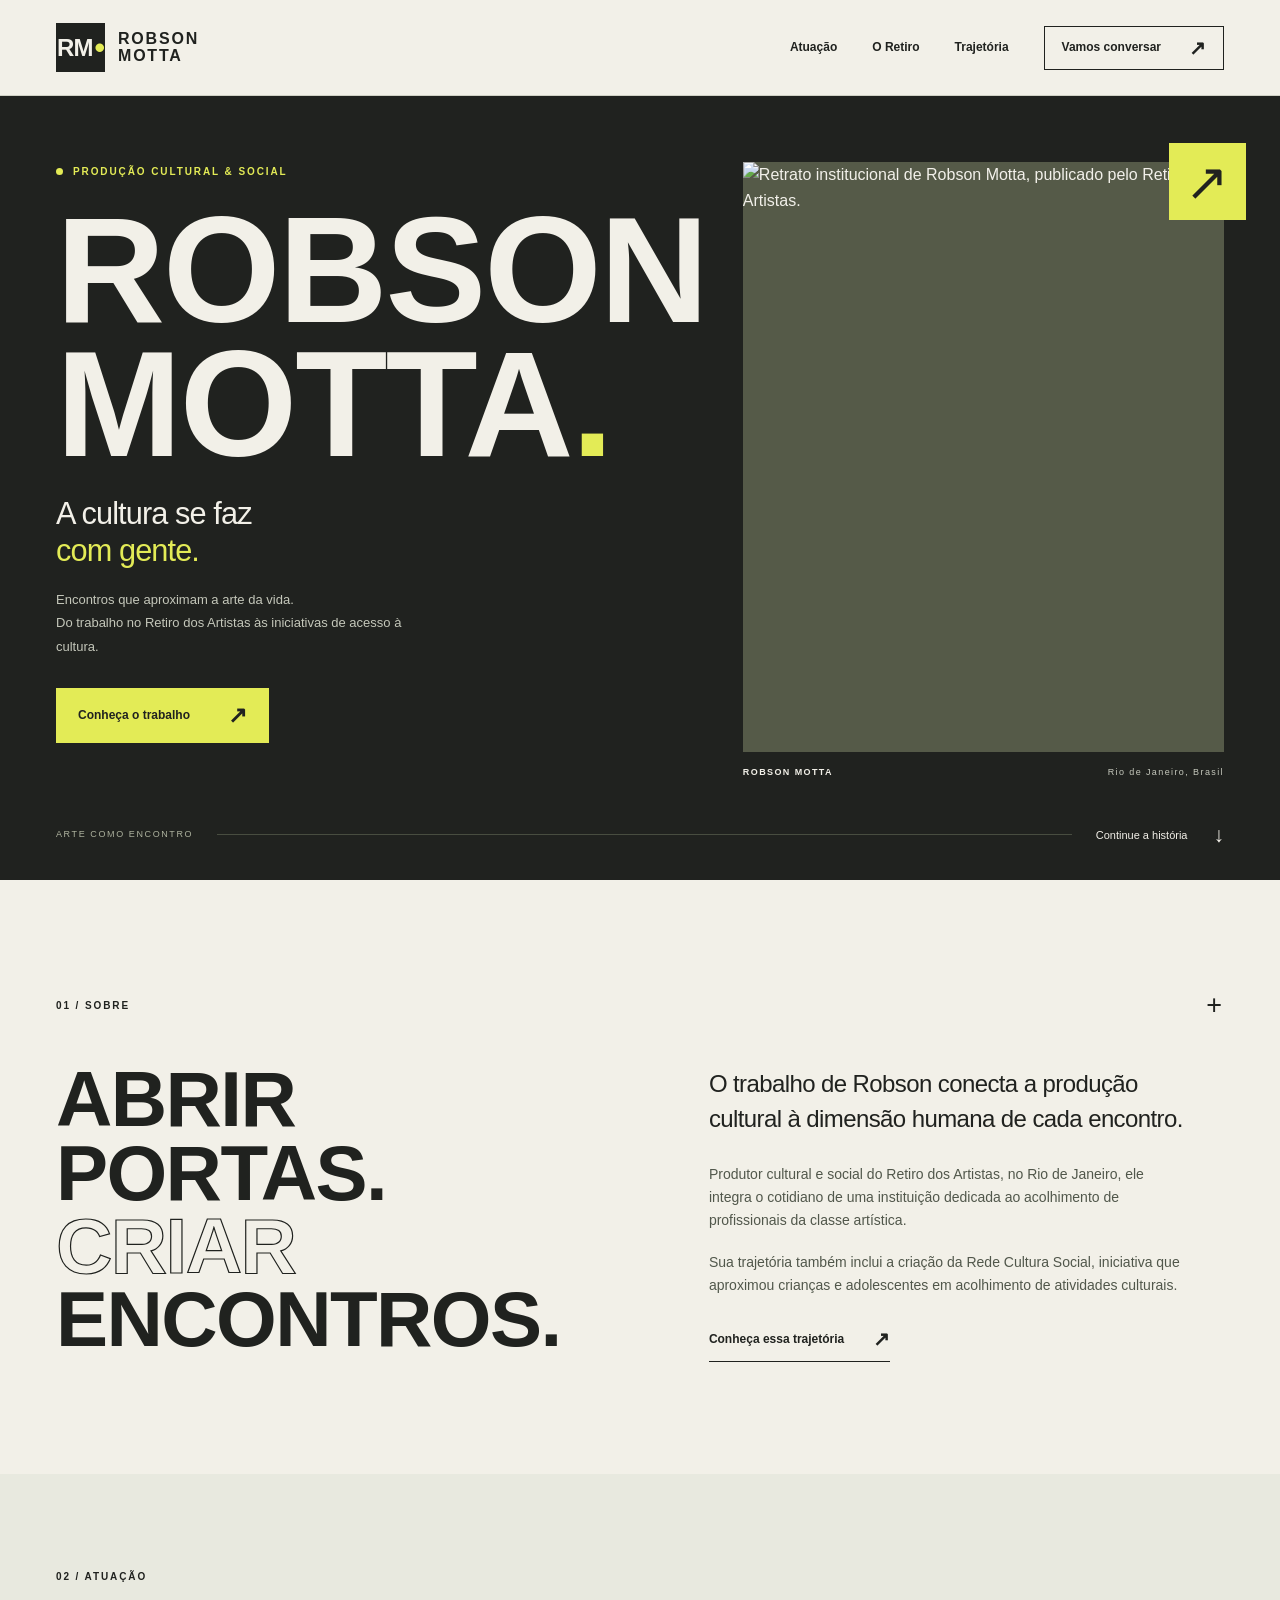
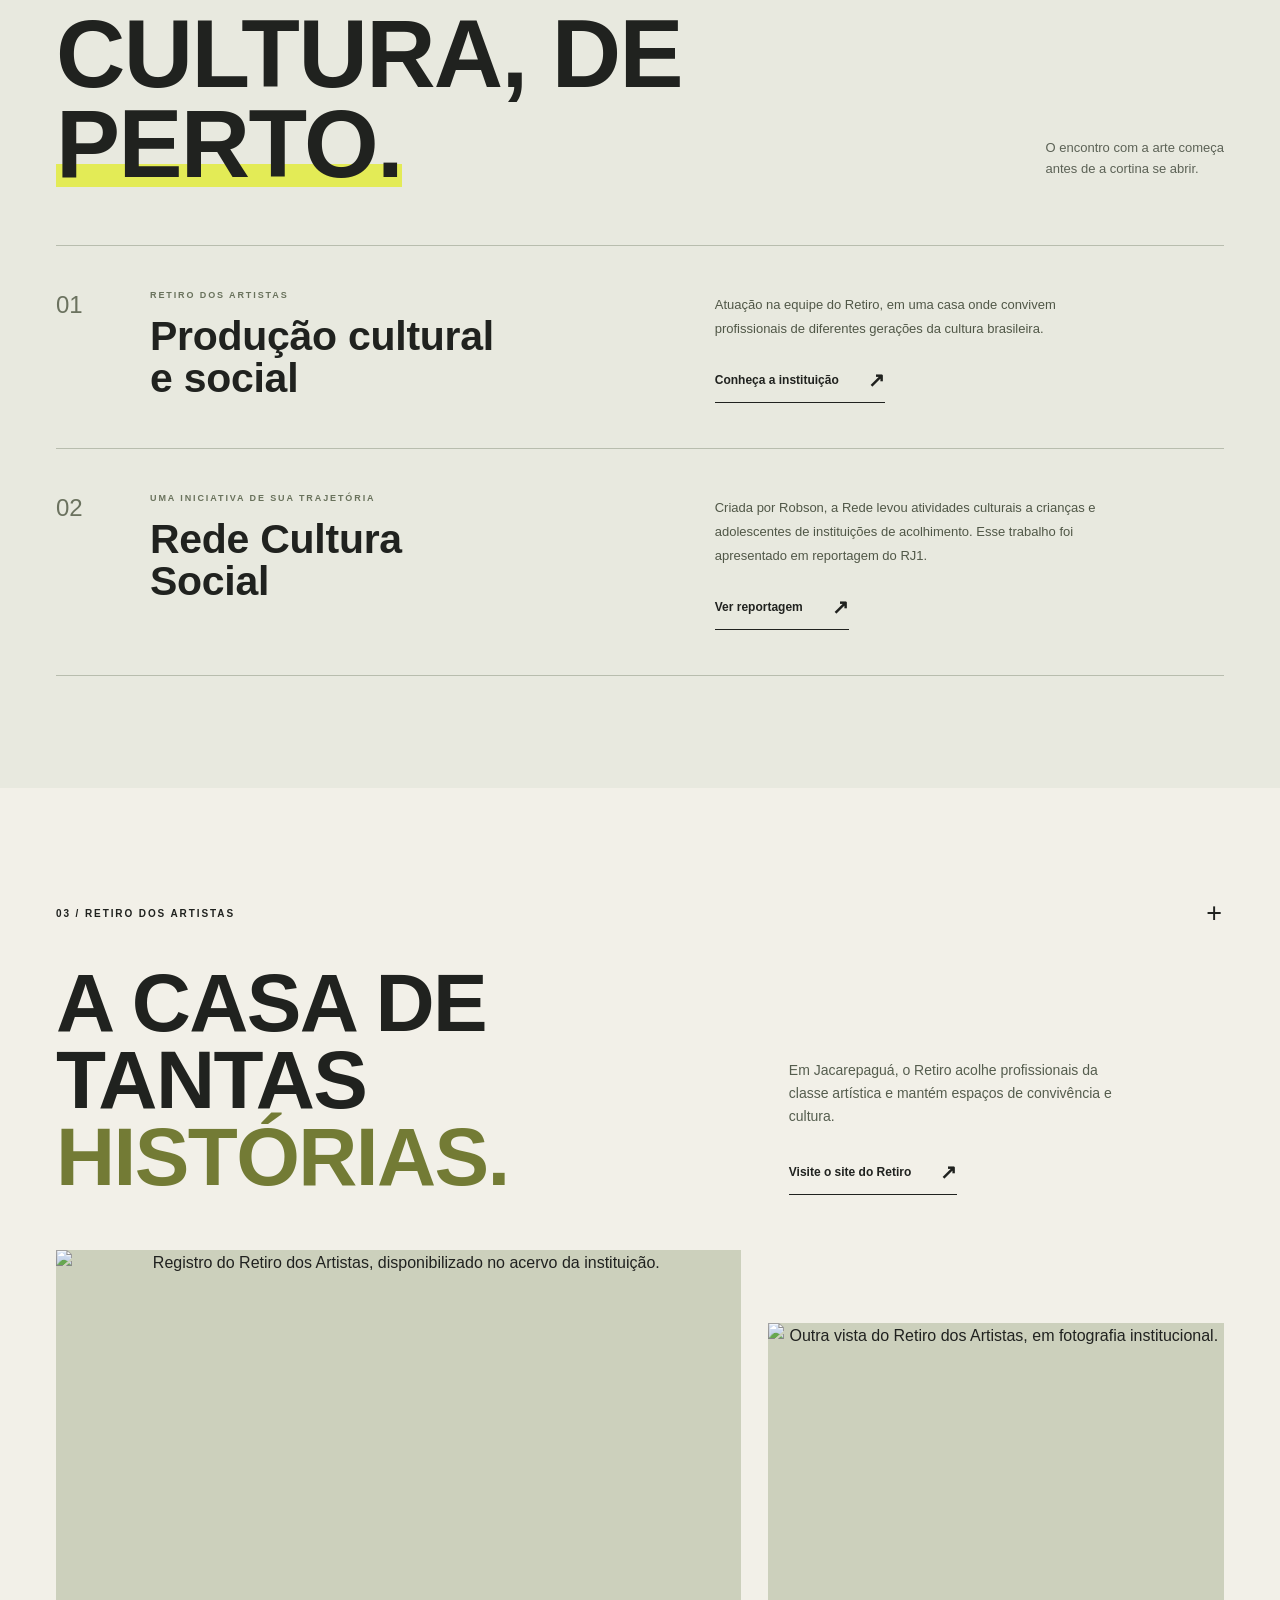
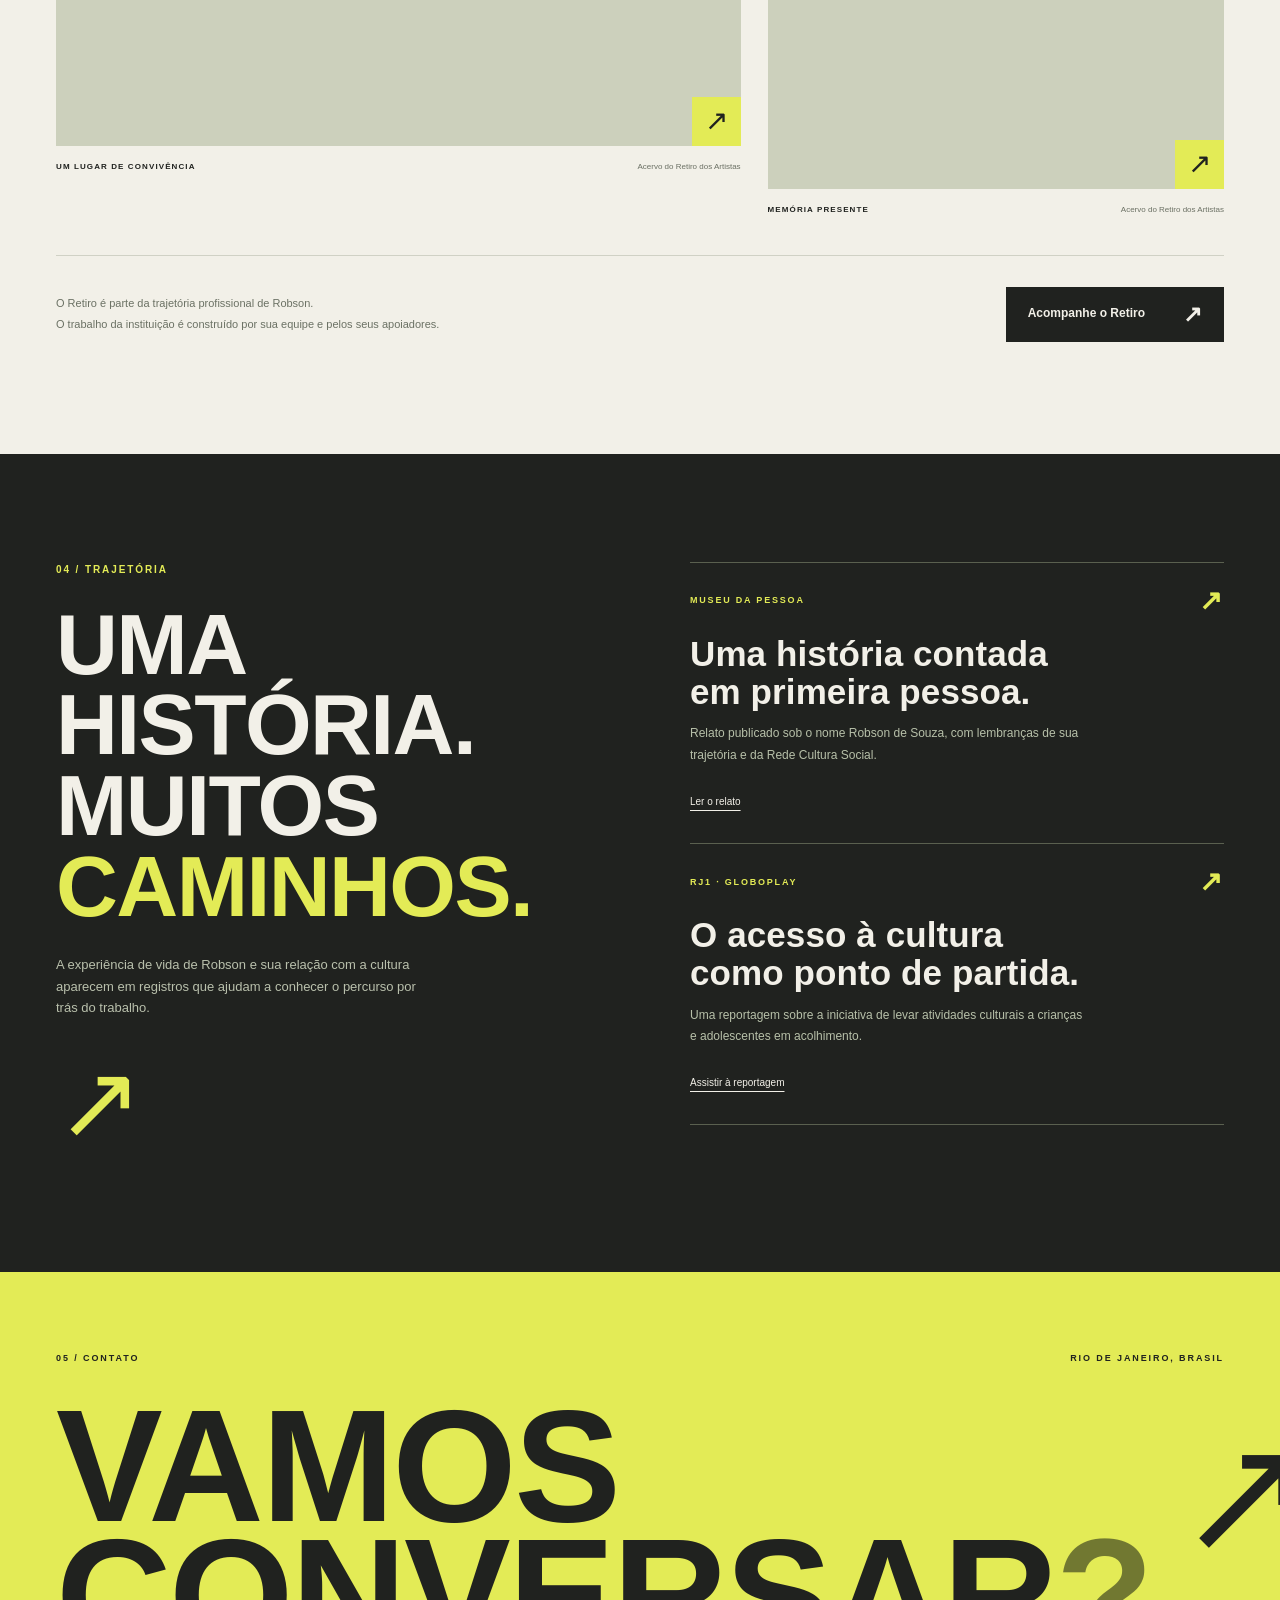
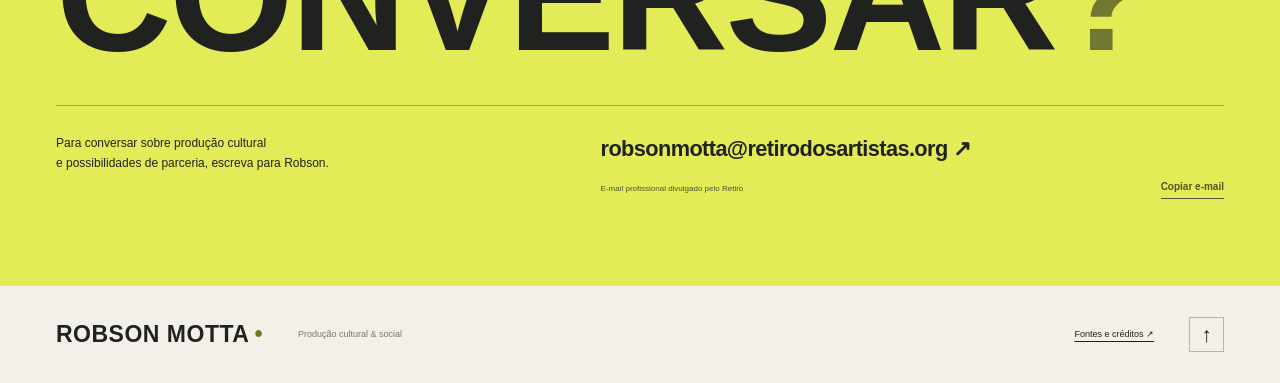
==== robson/site/index.html @ 67181257 "Build Robson Motta portfolio with distinct design and public institutional sources" ====
<!doctype html>
<html lang="pt-BR">
<head>
  <meta charset="utf-8">
  <meta name="viewport" content="width=device-width, initial-scale=1">
  <meta name="theme-color" content="#20221f">
  <meta name="description" content="Robson Motta: produção cultural e social, encontros e acesso à cultura. Conheça sua atuação no Retiro dos Artistas e a trajetória da Rede Cultura Social.">
  <meta property="og:title" content="Robson Motta — A cultura se faz com gente">
  <meta property="og:description" content="Produção cultural e social. Uma trajetória de encontros e acesso à cultura, no Rio de Janeiro.">
  <meta property="og:type" content="website">
  <meta property="og:url" content="__SITE_URL__/">
  <meta property="og:image" content="__SITE_URL__/assets/robson-retrato.jpg">
  <link rel="canonical" href="__SITE_URL__/">
  <link rel="icon" href="assets/favicon.svg" type="image/svg+xml">
  <link rel="stylesheet" href="assets/fonts.css">
  <link rel="stylesheet" href="style.css">
  <script src="app.js" defer></script>
  <title>Robson Motta — Produção cultural e social</title>
</head>
<body>
  <a class="skip" href="#conteudo">Pular para o conteúdo</a>
  <header class="header">
    <div class="header-inner wrap">
      <a class="brand" href="#inicio" aria-label="Robson Motta, início"><span class="brand-mark" aria-hidden="true">RM<span>•</span></span><span class="brand-name">ROBSON<br>MOTTA</span></a>
      <button class="menu-button" type="button" aria-expanded="false" aria-controls="navigation"><span>Menu</span><span class="menu-icon" aria-hidden="true"></span></button>
      <nav id="navigation" class="navigation" aria-label="Navegação principal">
        <a href="#atuacao">Atuação</a><a href="#retiro">O Retiro</a><a href="#historia">Trajetória</a><a class="nav-contact" href="#contato">Vamos conversar <span aria-hidden="true">↗</span></a>
      </nav>
    </div>
  </header>
  <main id="conteudo">
    <section class="hero" id="inicio" aria-labelledby="hero-title">
      <div class="hero-inner wrap">
        <div class="hero-copy">
          <p class="eyebrow hero-label"><span class="status-dot" aria-hidden="true"></span> Produção cultural & social</p>
          <h1 id="hero-title"><span>ROBSON</span><span class="name-second">MOTTA<span class="name-dot">.</span></span></h1>
          <p class="hero-line">A cultura se faz<br><em>com gente.</em></p>
          <p class="hero-description">Encontros que aproximam a arte da vida.<br>Do trabalho no Retiro dos Artistas às iniciativas de acesso à cultura.</p>
          <a class="button button-acid" href="#atuacao">Conheça o trabalho <span aria-hidden="true">↗</span></a>
        </div>
        <figure class="hero-photo">
          <div class="portrait"><img src="assets/robson-retrato.jpg" alt="Retrato institucional de Robson Motta, publicado pelo Retiro dos Artistas." width="683" height="1024" fetchpriority="high"></div>
          <figcaption><span>ROBSON MOTTA</span><span>Rio de Janeiro, Brasil</span></figcaption>
          <span class="photo-corner" aria-hidden="true">↗</span>
        </figure>
      </div>
      <div class="hero-baseline wrap"><span>ARTE COMO ENCONTRO</span><span class="baseline-rule" aria-hidden="true"></span><a href="#sobre">Continue a história <span aria-hidden="true">↓</span></a></div>
    </section>
    <section class="intro wrap section" id="sobre" aria-labelledby="intro-title">
      <div class="section-kicker"><span>01 / SOBRE</span><span class="cross" aria-hidden="true">+</span></div>
      <div class="intro-grid">
        <h2 id="intro-title">ABRIR PORTAS.<br><span class="outline-word">CRIAR</span><br>ENCONTROS.</h2>
        <div class="intro-copy"><p class="lead">O trabalho de Robson conecta a produção cultural à dimensão humana de cada encontro.</p><p>Produtor cultural e social do Retiro dos Artistas, no Rio de Janeiro, ele integra o cotidiano de uma instituição dedicada ao acolhimento de profissionais da classe artística.</p><p>Sua trajetória também inclui a criação da Rede Cultura Social, iniciativa que aproximou crianças e adolescentes em acolhimento de atividades culturais.</p><a class="inline-link" href="#historia">Conheça essa trajetória <span aria-hidden="true">↗</span></a></div>
      </div>
    </section>
    <section class="work section" id="atuacao" aria-labelledby="work-title">
      <div class="wrap">
        <div class="section-heading"><div><p class="section-kicker">02 / ATUAÇÃO</p><h2 id="work-title">CULTURA, DE<br><span class="accent-underline">PERTO.</span></h2></div><p>O encontro com a arte começa<br>antes de a cortina se abrir.</p></div>
        <div class="work-list">
          <article class="work-row"><span class="work-number">01</span><div class="work-main"><p class="eyebrow">Retiro dos Artistas</p><h3>Produção cultural<br>e social</h3></div><div class="work-copy"><p>Atuação na equipe do Retiro, em uma casa onde convivem profissionais de diferentes gerações da cultura brasileira.</p><a class="inline-link" href="#retiro">Conheça a instituição <span aria-hidden="true">↗</span></a></div></article>
          <article class="work-row"><span class="work-number">02</span><div class="work-main"><p class="eyebrow">Uma iniciativa de sua trajetória</p><h3>Rede Cultura<br>Social</h3></div><div class="work-copy"><p>Criada por Robson, a Rede levou atividades culturais a crianças e adolescentes de instituições de acolhimento. Esse trabalho foi apresentado em reportagem do RJ1.</p><a class="inline-link" href="https://globoplay.globo.com/v/934995/" target="_blank" rel="noopener noreferrer">Ver reportagem <span aria-hidden="true">↗</span></a></div></article>
        </div>
      </div>
    </section>
    <section class="retiro section" id="retiro" aria-labelledby="retiro-title">
      <div class="wrap">
        <div class="section-kicker"><span>03 / RETIRO DOS ARTISTAS</span><span class="cross" aria-hidden="true">+</span></div>
        <div class="retiro-heading"><h2 id="retiro-title">A CASA DE<br>TANTAS <span>HISTÓRIAS.</span></h2><div><p>Em Jacarepaguá, o Retiro acolhe profissionais da classe artística e mantém espaços de convivência e cultura.</p><a class="inline-link" href="https://retirodosartistas.org.br/" target="_blank" rel="noopener noreferrer">Visite o site do Retiro <span aria-hidden="true">↗</span></a></div></div>
        <div class="retiro-gallery">
          <figure class="gallery-large"><button type="button" class="gallery-button" data-image="assets/retiro-01.jpg" data-caption="Registro do Retiro dos Artistas. Fotografia do acervo institucional." aria-label="Ampliar o primeiro registro do Retiro dos Artistas"><img src="assets/retiro-01.jpg" alt="Registro do Retiro dos Artistas, disponibilizado no acervo da instituição." width="1200" height="800" loading="lazy"><span class="image-expand" aria-hidden="true">↗</span></button><figcaption>UM LUGAR DE CONVIVÊNCIA <span>Acervo do Retiro dos Artistas</span></figcaption></figure>
          <figure class="gallery-small"><button type="button" class="gallery-button" data-image="assets/retiro-02.jpg" data-caption="Registro do Retiro dos Artistas. Fotografia do acervo institucional." aria-label="Ampliar o segundo registro do Retiro dos Artistas"><img src="assets/retiro-02.jpg" alt="Outra vista do Retiro dos Artistas, em fotografia institucional." width="1000" height="750" loading="lazy"><span class="image-expand" aria-hidden="true">↗</span></button><figcaption>MEMÓRIA PRESENTE <span>Acervo do Retiro dos Artistas</span></figcaption></figure>
        </div>
        <div class="retiro-foot"><p>O Retiro é parte da trajetória profissional de Robson.<br>O trabalho da instituição é construído por sua equipe e pelos seus apoiadores.</p><a class="button button-dark" href="https://www.instagram.com/retirodosartistas.org.br/" target="_blank" rel="noopener noreferrer">Acompanhe o Retiro <span aria-hidden="true">↗</span></a></div>
      </div>
    </section>
    <section class="story section" id="historia" aria-labelledby="story-title">
      <div class="wrap story-grid"><div class="story-heading"><p class="section-kicker">04 / TRAJETÓRIA</p><h2 id="story-title">UMA HISTÓRIA.<br>MUITOS<br><span>CAMINHOS.</span></h2><p>A experiência de vida de Robson e sua relação com a cultura aparecem em registros que ajudam a conhecer o percurso por trás do trabalho.</p><span class="story-symbol" aria-hidden="true">↗</span></div><div class="story-links">
        <a class="story-link" href="https://museudapessoa.org/historia-de-vida/robson-de-souza-ex--menino-de-rua/" target="_blank" rel="noopener noreferrer"><span class="story-source">MUSEU DA PESSOA <span aria-hidden="true">↗</span></span><h3>Uma história contada<br>em primeira pessoa.</h3><p>Relato publicado sob o nome Robson de Souza, com lembranças de sua trajetória e da Rede Cultura Social.</p><span class="story-cta">Ler o relato</span></a>
        <a class="story-link" href="https://globoplay.globo.com/v/934995/" target="_blank" rel="noopener noreferrer"><span class="story-source">RJ1 · GLOBOPLAY <span aria-hidden="true">↗</span></span><h3>O acesso à cultura<br>como ponto de partida.</h3><p>Uma reportagem sobre a iniciativa de levar atividades culturais a crianças e adolescentes em acolhimento.</p><span class="story-cta">Assistir à reportagem</span></a>
      </div></div>
    </section>
    <section class="contact section" id="contato" aria-labelledby="contact-title">
      <div class="wrap">
        <div class="section-kicker"><span>05 / CONTATO</span><span>RIO DE JANEIRO, BRASIL</span></div>
        <div class="contact-heading"><h2 id="contact-title">VAMOS<br>CONVERSAR<span>?</span></h2><span class="contact-arrow" aria-hidden="true">↗</span></div>
        <div class="contact-bottom"><p>Para conversar sobre produção cultural<br>e possibilidades de parceria, escreva para Robson.</p><div class="email-block"><a class="email-link" href="mailto:robsonmotta@retirodosartistas.org?subject=Contato%20pelo%20portf%C3%B3lio">robsonmotta@retirodosartistas.org <span aria-hidden="true">↗</span></a><div class="email-tools"><span>E-mail profissional divulgado pelo Retiro</span><button id="copy-email" type="button">Copiar e-mail</button></div><p id="copy-status" role="status" aria-live="polite"></p></div></div>
      </div>
    </section>
  </main>
  <footer class="footer"><div class="wrap footer-inner"><a class="footer-name" href="#inicio">ROBSON MOTTA<span>•</span></a><p>Produção cultural & social</p><button id="open-credits" type="button">Fontes e créditos ↗</button><a class="back-top" href="#inicio" aria-label="Voltar ao início">↑</a></div></footer>
  <dialog id="gallery-dialog" aria-labelledby="gallery-caption"><button class="dialog-close" type="button" aria-label="Fechar fotografia">×</button><img id="gallery-image" alt=""><p id="gallery-caption"></p></dialog>
  <dialog id="credits-dialog" aria-labelledby="credits-title"><button class="dialog-close" type="button" aria-label="Fechar fontes e créditos">×</button><p class="eyebrow">SOBRE ESTE PORTFÓLIO</p><h2 id="credits-title">Fontes e créditos</h2><p>Os registros abaixo apresentam a atuação pública de Robson e as iniciativas citadas nesta página.</p><ul><li><a href="https://retirodosartistas.org.br/index.php/transparencia/" target="_blank" rel="noopener noreferrer">Retiro dos Artistas — equipe e contato ↗</a><span>Cargo profissional, e-mail e retrato institucional.</span></li><li><a href="https://retirodosartistas.org.br/" target="_blank" rel="noopener noreferrer">Retiro dos Artistas — acervo institucional ↗</a><span>Apresentação da instituição e fotografias dos seus espaços.</span></li><li><a href="https://globoplay.globo.com/v/934995/" target="_blank" rel="noopener noreferrer">RJ1 — Rede Cultura Social ↗</a><span>Reportagem sobre a iniciativa criada por Robson.</span></li><li><a href="https://museudapessoa.org/historia-de-vida/robson-de-souza-ex--menino-de-rua/" target="_blank" rel="noopener noreferrer">Museu da Pessoa — história de Robson de Souza ↗</a><span>Registro de sua trajetória pessoal e da Rede Cultura Social.</span></li></ul><p class="credits-note">Fotografias: reprodução do acervo público do Retiro dos Artistas. Os links externos levam às instituições responsáveis pelos conteúdos.</p></dialog>
</body>
</html>
---- robson/site/style.css ----
:root{--paper:#f2f0e8;--ink:#20221f;--muted:#6b6e63;--acid:#e3eb56;--line:#d0d1c5;--display:"Barlow Condensed","Arial Narrow",Impact,sans-serif;--body:Manrope,Arial,sans-serif}*{box-sizing:border-box}html{scroll-behavior:smooth;scroll-padding-top:92px}body{margin:0;background:var(--paper);color:var(--ink);font-family:var(--body);font-size:16px;line-height:1.65;-webkit-font-smoothing:antialiased}a{color:inherit;text-decoration:none}button{font:inherit;color:inherit;cursor:pointer}img{display:block;max-width:100%;height:auto}figure,p,h1,h2,h3{margin:0}button,a{-webkit-tap-highlight-color:transparent}button:focus-visible,a:focus-visible{outline:3px solid #7b8208;outline-offset:6px}::selection{background:var(--acid);color:var(--ink)}.wrap{width:min(1280px,calc(100% - 112px));margin-inline:auto}.section{padding-block:112px}.skip{position:fixed;z-index:100;left:12px;top:-100px;background:var(--acid);padding:12px 20px}.skip:focus{top:12px}.header{height:96px;background:var(--paper);border-bottom:1px solid var(--line)}.header-inner{height:100%;display:flex;align-items:center;justify-content:space-between;gap:24px}.brand{display:flex;gap:13px;align-items:center}.brand-mark{display:flex;align-items:center;justify-content:center;width:49px;height:49px;background:var(--ink);color:var(--paper);font:800 24px/1 var(--display);position:relative;letter-spacing:-1px}.brand-mark>span{color:var(--acid);font-size:30px;margin-left:2px}.brand-name{font:700 16px/1.05 var(--display);letter-spacing:1.8px}.navigation{display:flex;align-items:center;gap:35px;font-size:12px;font-weight:700}.navigation a{transition:opacity .2s}.navigation a:hover{opacity:.6}.nav-contact{border:1px solid var(--ink);padding:11px 17px;display:flex;align-items:center;gap:28px}.nav-contact span{font-size:20px;line-height:1}.menu-button{display:none}.hero{background:var(--ink);color:var(--paper);overflow:hidden}.hero-inner{display:grid;grid-template-columns:1.17fr 1fr;gap:36px;padding-top:62px;align-items:center}.hero-copy{position:relative;z-index:1;padding:6px 0 36px}.eyebrow,.section-kicker{font-size:10px;letter-spacing:1.9px;font-weight:700;text-transform:uppercase;line-height:1.5}.hero-label{color:var(--acid);display:flex;align-items:center;gap:10px;margin-bottom:31px}.status-dot{height:7px;width:7px;border-radius:50%;background:var(--acid)}h1,h2{font-family:var(--display);font-weight:700;letter-spacing:-1.6px;line-height:.94}h1{font-size:clamp(100px,11.8vw,175px);position:relative;z-index:2;line-height:.79;letter-spacing:-2px;margin-bottom:32px}h1>span{display:block}.name-second{padding-top:14px}.name-dot{color:var(--acid)}.hero-line{font-size:clamp(24px,2.4vw,34px);font-weight:500;line-height:1.22;letter-spacing:-.9px;margin-bottom:18px}.hero-line em{font-style:normal;color:var(--acid)}.hero-description{max-width:375px;font-size:13px;line-height:1.8;color:#c4c7ba;margin-bottom:30px}.button{display:inline-flex;align-items:center;justify-content:space-between;gap:38px;min-height:55px;padding:15px 22px;font-size:12px;font-weight:700;transition:transform .2s,background .2s}.button>span{font-size:23px;line-height:1}.button:hover{transform:translateY(-3px)}.button-acid{background:var(--acid);color:var(--ink)}.button-acid:hover{background:#f1f77e}.button-dark{background:var(--ink);color:var(--paper)}.button-dark:hover{background:#383c33}.hero-photo{position:relative;align-self:stretch;padding-top:4px}.portrait{height:590px;overflow:hidden;position:relative;background:#555a48}.portrait img{width:100%;height:100%;object-fit:cover;object-position:center 30%;filter:saturate(.8)}.hero-photo figcaption{display:flex;justify-content:space-between;gap:12px;color:#c6c9bd;font-size:9px;letter-spacing:1.4px;padding-top:14px;line-height:1.5}.hero-photo figcaption>span:first-child{color:var(--paper);font-weight:700}.photo-corner{position:absolute;right:-22px;top:-15px;width:77px;height:77px;background:var(--acid);color:var(--ink);display:grid;place-items:center;font-size:52px;line-height:1}.hero-baseline{display:flex;align-items:center;gap:24px;padding-block:38px 28px;color:#adb29e;font-size:9px;letter-spacing:1.6px}.baseline-rule{flex:1;background:#484d40;height:1px}.hero-baseline a{color:var(--paper);display:flex;gap:26px;align-items:center;letter-spacing:0;font-size:11px}.hero-baseline a span{font-size:21px}.section-kicker{display:flex;align-items:center;justify-content:space-between;gap:20px}.cross{font:400 27px/1 var(--body)}.intro .section-kicker{margin-bottom:44px}.intro-grid{display:grid;grid-template-columns:1.05fr 1fr;gap:112px}.intro h2{font-size:clamp(60px,6.1vw,87px)}.outline-word{-webkit-text-stroke:1.2px var(--ink);color:transparent}.intro-copy{padding-top:4px}.intro-copy p{font-size:14px;margin-bottom:19px;color:#51574b;max-width:480px}.intro-copy .lead{font-size:24px;line-height:1.45;letter-spacing:-.6px;font-weight:500;color:var(--ink);margin-bottom:26px}.inline-link{display:inline-flex;align-items:center;gap:29px;font-size:12px;font-weight:700;border-bottom:1px solid currentColor;padding-block:8px 7px;line-height:1.5}.inline-link>span{font-size:20px;transition:transform .2s}.inline-link:hover>span{transform:translate(3px,-3px)}.work{background:#e8e9df;padding-top:95px}.section-heading{display:flex;justify-content:space-between;gap:40px;align-items:flex-end;margin-bottom:55px}.section-heading .section-kicker{margin-bottom:25px}.section-heading h2{font-size:clamp(65px,7.5vw,110px)}.accent-underline{background:linear-gradient(transparent 69%,var(--acid) 69%,var(--acid) 91%,transparent 91%)}.section-heading>p{font-size:13px;color:#5c6256;padding-bottom:10px}.work-list{border-top:1px solid #b8bdae}.work-row{display:grid;grid-template-columns:64px 1.05fr 1fr;gap:30px;border-bottom:1px solid #b8bdae;padding:43px 0 45px}.work-number{font-family:var(--display);font-size:24px;line-height:1.3;color:#6b725f}.work-main .eyebrow{font-size:9px;color:#69725c;margin-bottom:13px}.work-main h3{font:600 clamp(28px,3.2vw,43px)/1.03 var(--display);letter-spacing:-.25px}.work-copy{max-width:390px;padding-top:4px}.work-copy p{font-size:13px;color:#505747;line-height:1.85;margin-bottom:16px}.retiro .section-kicker{margin-bottom:37px}.retiro-heading{display:grid;grid-template-columns:1.5fr 1fr;gap:80px;align-items:end;margin-bottom:55px}.retiro-heading h2{font-size:clamp(56px,6.4vw,94px)}.retiro-heading h2>span{color:#737b35}.retiro-heading>div>p{font-size:14px;color:#555d4e;max-width:330px;margin-bottom:21px}.retiro-gallery{display:grid;grid-template-columns:1.5fr 1fr;gap:27px;align-items:end}.gallery-large{padding-bottom:43px}.gallery-button{padding:0;border:0;position:relative;width:100%;display:block;overflow:hidden;background:#ccd0bc;cursor:zoom-in}.gallery-button img{width:100%;height:100%;object-fit:cover;transition:transform .55s ease;filter:saturate(.75)}.gallery-large .gallery-button{aspect-ratio:1.38}.gallery-small .gallery-button{aspect-ratio:.98}.gallery-button:hover img{transform:scale(1.035)}.image-expand{position:absolute;right:0;bottom:0;display:grid;place-items:center;width:49px;height:49px;background:var(--acid);font-size:28px;color:var(--ink)}.retiro-gallery figcaption{display:flex;justify-content:space-between;gap:15px;font-size:8px;letter-spacing:1.1px;font-weight:700;line-height:1.6;padding-top:15px}.retiro-gallery figcaption span{font-weight:400;letter-spacing:0;color:#6b7064}.retiro-foot{display:flex;justify-content:space-between;gap:40px;align-items:center;border-top:1px solid var(--line);padding-top:31px;margin-top:38px}.retiro-foot>p{font-size:11px;color:#6b7164;line-height:1.9;max-width:545px}.story{background:var(--ink);color:var(--paper);padding-block:108px}.story-grid{display:grid;grid-template-columns:1fr 1fr;gap:100px}.story-heading>.section-kicker{color:var(--acid);margin-bottom:27px}.story-heading h2{font-size:clamp(60px,6.7vw,94px);margin-bottom:28px}.story-heading h2>span{color:var(--acid)}.story-heading>p:not(.section-kicker){color:#b9c0ac;font-size:13px;max-width:360px}.story-symbol{font-size:104px;font-weight:300;line-height:1.2;color:var(--acid);display:block;margin-top:21px}.story-links{padding-top:0}.story-link{display:block;border-top:1px solid #5a604f;padding:24px 0 30px;transition:color .2s}.story-link:last-child{border-bottom:1px solid #5a604f}.story-source{display:flex;justify-content:space-between;align-items:center;color:var(--acid);font-size:9px;letter-spacing:1.8px;font-weight:700;margin-bottom:20px}.story-source>span{font-size:28px;line-height:1;transition:transform .2s}.story-link:hover .story-source>span{transform:translate(4px,-4px)}.story-link h3{font:600 35px/1.08 var(--display);letter-spacing:.1px;margin-bottom:13px}.story-link p{font-size:12px;color:#b7c0a9;max-width:395px;line-height:1.8;margin-bottom:20px}.story-cta{font-size:10px;text-decoration:underline;text-underline-offset:5px}.contact{background:var(--acid);padding-top:80px;padding-bottom:63px}.contact .section-kicker{font-size:9px;margin-bottom:35px}.contact-heading{display:flex;align-items:center;justify-content:space-between;gap:25px;padding-bottom:45px;border-bottom:1px solid #a2ac32}.contact-heading h2{font-size:clamp(85px,12.5vw,180px);line-height:.81;letter-spacing:-2.5px}.contact-heading h2>span{color:#717831}.contact-arrow{font-size:165px;line-height:1;font-weight:400;align-self:flex-start;padding-top:12px}.contact-bottom{display:grid;grid-template-columns:1fr 1.3fr;align-items:start;gap:65px;padding-top:28px}.contact-bottom>p{font-size:12px;max-width:350px}.email-link{font-size:clamp(16px,1.7vw,24px);letter-spacing:-.6px;font-weight:600;line-height:1.4;overflow-wrap:anywhere;display:block}.email-link>span{white-space:nowrap}.email-tools{display:flex;align-items:center;justify-content:space-between;gap:12px;margin-top:13px;font-size:8px;color:#4c552c}.email-tools button{border:0;border-bottom:1px solid currentColor;background:none;padding:2px 0;font-size:10px;font-weight:600;white-space:nowrap}#copy-status{font-size:10px;min-height:18px;margin-top:6px}.footer{background:var(--paper);padding:31px 0}.footer-inner{display:flex;align-items:center;gap:35px}.footer-name{font:700 23px/1 var(--display);letter-spacing:.5px;white-space:nowrap}.footer-name>span{color:#707a18;margin-left:5px}.footer-inner>p{font-size:9px;color:#75796b;flex:1}.footer-inner>button{font-size:9px;border:0;background:none;padding:6px 0;text-decoration:underline;text-underline-offset:4px}.back-top{width:35px;height:35px;display:grid;place-items:center;border:1px solid #b1b7a2;font-size:21px}dialog{color:var(--ink);background:var(--paper);border:0;padding:42px;width:min(650px,calc(100% - 32px));max-height:85svh;overflow:auto}dialog::backdrop{background:#151810e8;backdrop-filter:blur(4px)}.dialog-close{position:absolute;top:9px;right:14px;border:0;background:transparent;font:400 31px/1 var(--body);padding:4px 8px;z-index:2}#credits-title{font:600 42px/1.1 var(--display);margin:16px 0 20px}#credits-dialog>p{font-size:12px}#credits-dialog ul{list-style:none;padding:0;margin:25px 0}#credits-dialog li{padding:15px 0;border-bottom:1px solid var(--line);font-size:12px}#credits-dialog li>a{font-weight:700;display:block}#credits-dialog li>span{display:block;font-size:10px;margin-top:4px;color:var(--muted)}#credits-dialog .credits-note{font-size:10px;color:var(--muted)}#gallery-dialog{width:min(1100px,calc(100% - 32px));padding:45px 18px 17px;background:#21251c;color:var(--paper)}#gallery-image{max-width:100%;max-height:70svh;margin:auto;object-fit:contain}#gallery-caption{font-size:11px;text-align:center;margin-top:13px}.is-dialog-open{overflow:hidden}
@media(min-width:1600px){.hero-inner{gap:80px}.portrait{height:635px}}
@media(max-width:1100px){.wrap{width:calc(100% - 64px)}.navigation{gap:23px}.hero-inner{gap:26px}.portrait{height:550px}h1{font-size:12vw}.hero-line{font-size:28px}.intro-grid{gap:55px}.story-grid{gap:60px}.retiro-heading{gap:45px}.contact-bottom{gap:35px}.contact-arrow{font-size:130px}.hero-photo figcaption{font-size:8px}.work-row{grid-template-columns:45px 1fr 1fr;gap:20px}}
@media(max-width:760px){html{scroll-padding-top:20px}.wrap{width:calc(100% - 40px)}.header{height:77px;position:relative;z-index:10}.brand-mark{width:41px;height:41px;font-size:21px}.brand-name{font-size:13px;letter-spacing:1.5px}.menu-button{display:flex;align-items:center;gap:12px;background:transparent;border:0;font-size:11px;font-weight:700;padding:10px 0 10px 15px}.menu-icon{height:12px;width:20px;border-top:1px solid var(--ink);border-bottom:1px solid var(--ink);position:relative}.menu-icon:after{content:"";position:absolute;top:5px;left:0;width:20px;border-top:1px solid var(--ink)}.navigation{display:none;position:absolute;left:0;right:0;top:77px;flex-direction:column;align-items:stretch;gap:0;padding:12px 20px 24px;background:var(--paper);border-bottom:1px solid var(--line);box-shadow:0 12px 20px #1112}.navigation.is-open{display:flex}.navigation>a{padding:14px 0;font-size:13px;border-bottom:1px solid var(--line)}.navigation .nav-contact{border:1px solid var(--ink);margin-top:12px;padding:12px 16px;justify-content:space-between}.hero-inner{display:flex;flex-direction:column;padding-top:40px;gap:30px;align-items:stretch}.hero-copy{padding-bottom:0}.hero-label{font-size:9px;margin-bottom:25px}h1{font-size:clamp(100px,23.5vw,170px);letter-spacing:-1.5px;margin-bottom:29px}.name-second{padding-top:12px}.hero-line{font-size:29px;letter-spacing:-.7px}.hero-description{font-size:12px;margin-bottom:23px}.hero-photo{width:85%;align-self:flex-end;padding-top:0;margin-top:10px}.portrait{height:auto;aspect-ratio:4/4.6}.hero-photo figcaption{font-size:7px;letter-spacing:.7px;padding-top:11px}.photo-corner{width:59px;height:59px;font-size:40px;right:0;top:-20px;transform:translateX(-15px)}.hero-baseline{padding-top:28px;padding-bottom:24px;gap:15px;font-size:7px;letter-spacing:1px}.hero-baseline a{font-size:9px;gap:13px}.section{padding-block:70px}.section-kicker{font-size:9px;letter-spacing:1.4px}.intro .section-kicker{margin-bottom:28px}.intro-grid{grid-template-columns:1fr;gap:31px}.intro h2{font-size:64px}.intro-copy .lead{font-size:22px;max-width:450px;line-height:1.4}.intro-copy p{font-size:13px}.section-heading{display:block;margin-bottom:36px}.section-heading h2{font-size:77px}.section-heading>p{padding:0;margin-top:24px;font-size:12px}.section-heading>p br{display:none}.work-row{grid-template-columns:34px 1fr;gap:15px;padding:30px 0}.work-main h3{font-size:36px}.work-copy{grid-column:2;padding-top:6px}.work-number{font-size:22px}.work-copy p{font-size:12px}.retiro-heading{grid-template-columns:1fr;gap:25px;margin-bottom:35px}.retiro-heading h2{font-size:60px;letter-spacing:-.8px}.retiro-heading>div>p{font-size:13px;max-width:430px}.retiro-gallery{grid-template-columns:1fr;gap:30px}.gallery-large{padding-bottom:0}.gallery-large .gallery-button{aspect-ratio:1.24}.gallery-small{width:80%;justify-self:end}.gallery-small .gallery-button{aspect-ratio:1.1}.retiro-gallery figcaption{font-size:7px;letter-spacing:.7px;gap:10px}.retiro-gallery figcaption>span{max-width:130px;text-align:right}.retiro-foot{flex-direction:column;align-items:flex-start;gap:23px;margin-top:30px}.retiro-foot>p{font-size:10px}.retiro-foot>p br{display:none}.story-grid{grid-template-columns:1fr;gap:30px}.story-heading h2{font-size:70px}.story-heading>p:not(.section-kicker){font-size:12px;max-width:420px}.story-symbol{display:none}.story-link{padding:23px 0 28px}.story-link h3{font-size:33px}.story-link p{max-width:100%}.contact{padding-top:45px;padding-bottom:36px}.contact .section-kicker{font-size:7px;gap:15px;margin-bottom:30px}.contact-heading{padding-bottom:30px;gap:8px}.contact-heading h2{font-size:clamp(65px,14.3vw,100px);letter-spacing:-1.1px}.contact-arrow{font-size:68px;padding-top:2px}.contact-bottom{grid-template-columns:1fr;gap:24px;padding-top:22px}.contact-bottom>p{font-size:11px}.email-link{font-size:clamp(13px,4.2vw,21px);letter-spacing:-.4px}.email-tools{align-items:flex-start;font-size:7px}.email-tools button{font-size:9px}.footer{padding-block:26px}.footer-inner{display:grid;grid-template-columns:1fr auto;gap:16px}.footer-name{font-size:22px}.footer-inner>p{grid-column:1;font-size:9px;grid-row:2}.footer-inner>button{grid-column:1;grid-row:3;justify-self:start;font-size:9px}.back-top{grid-column:2;grid-row:1/3;align-self:center}dialog{padding:39px 23px 27px}#credits-title{font-size:36px}}
@media(prefers-reduced-motion:reduce){html{scroll-behavior:auto}*{transition:none!important;animation:none!important}}
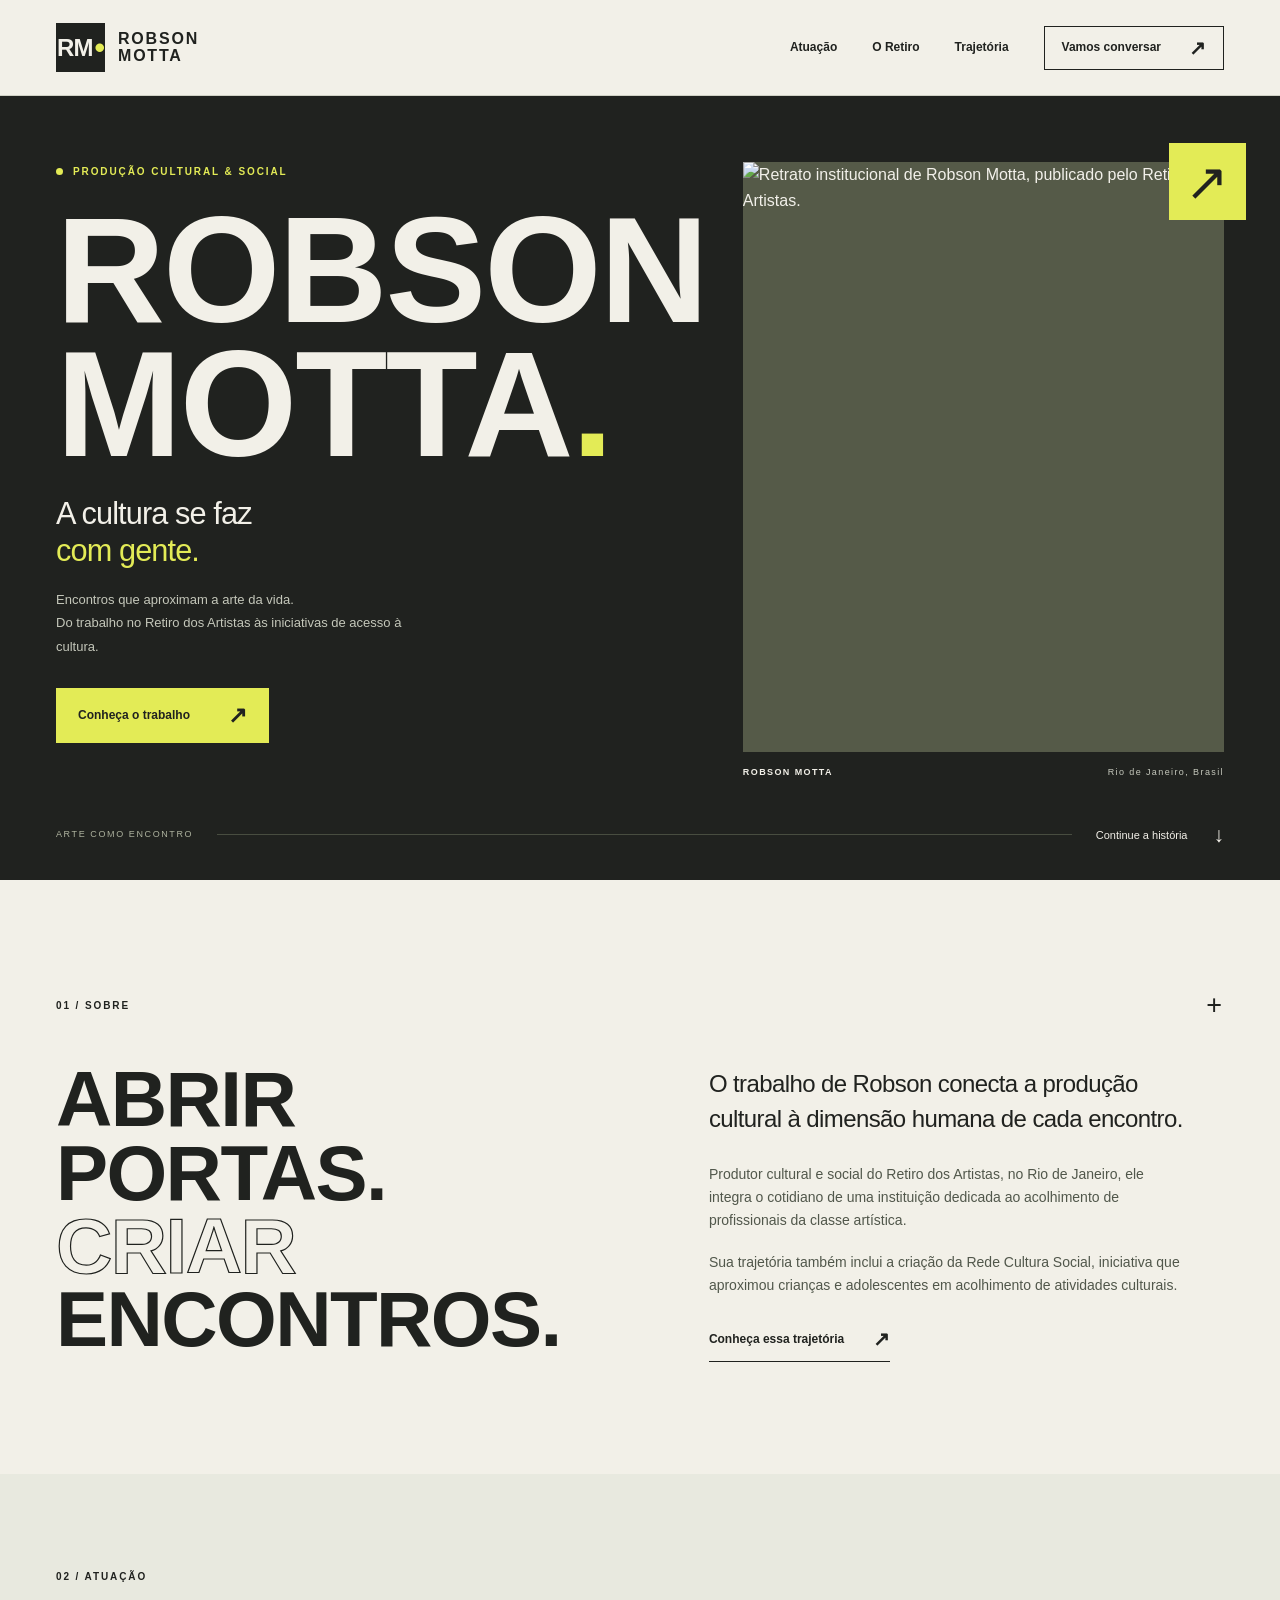
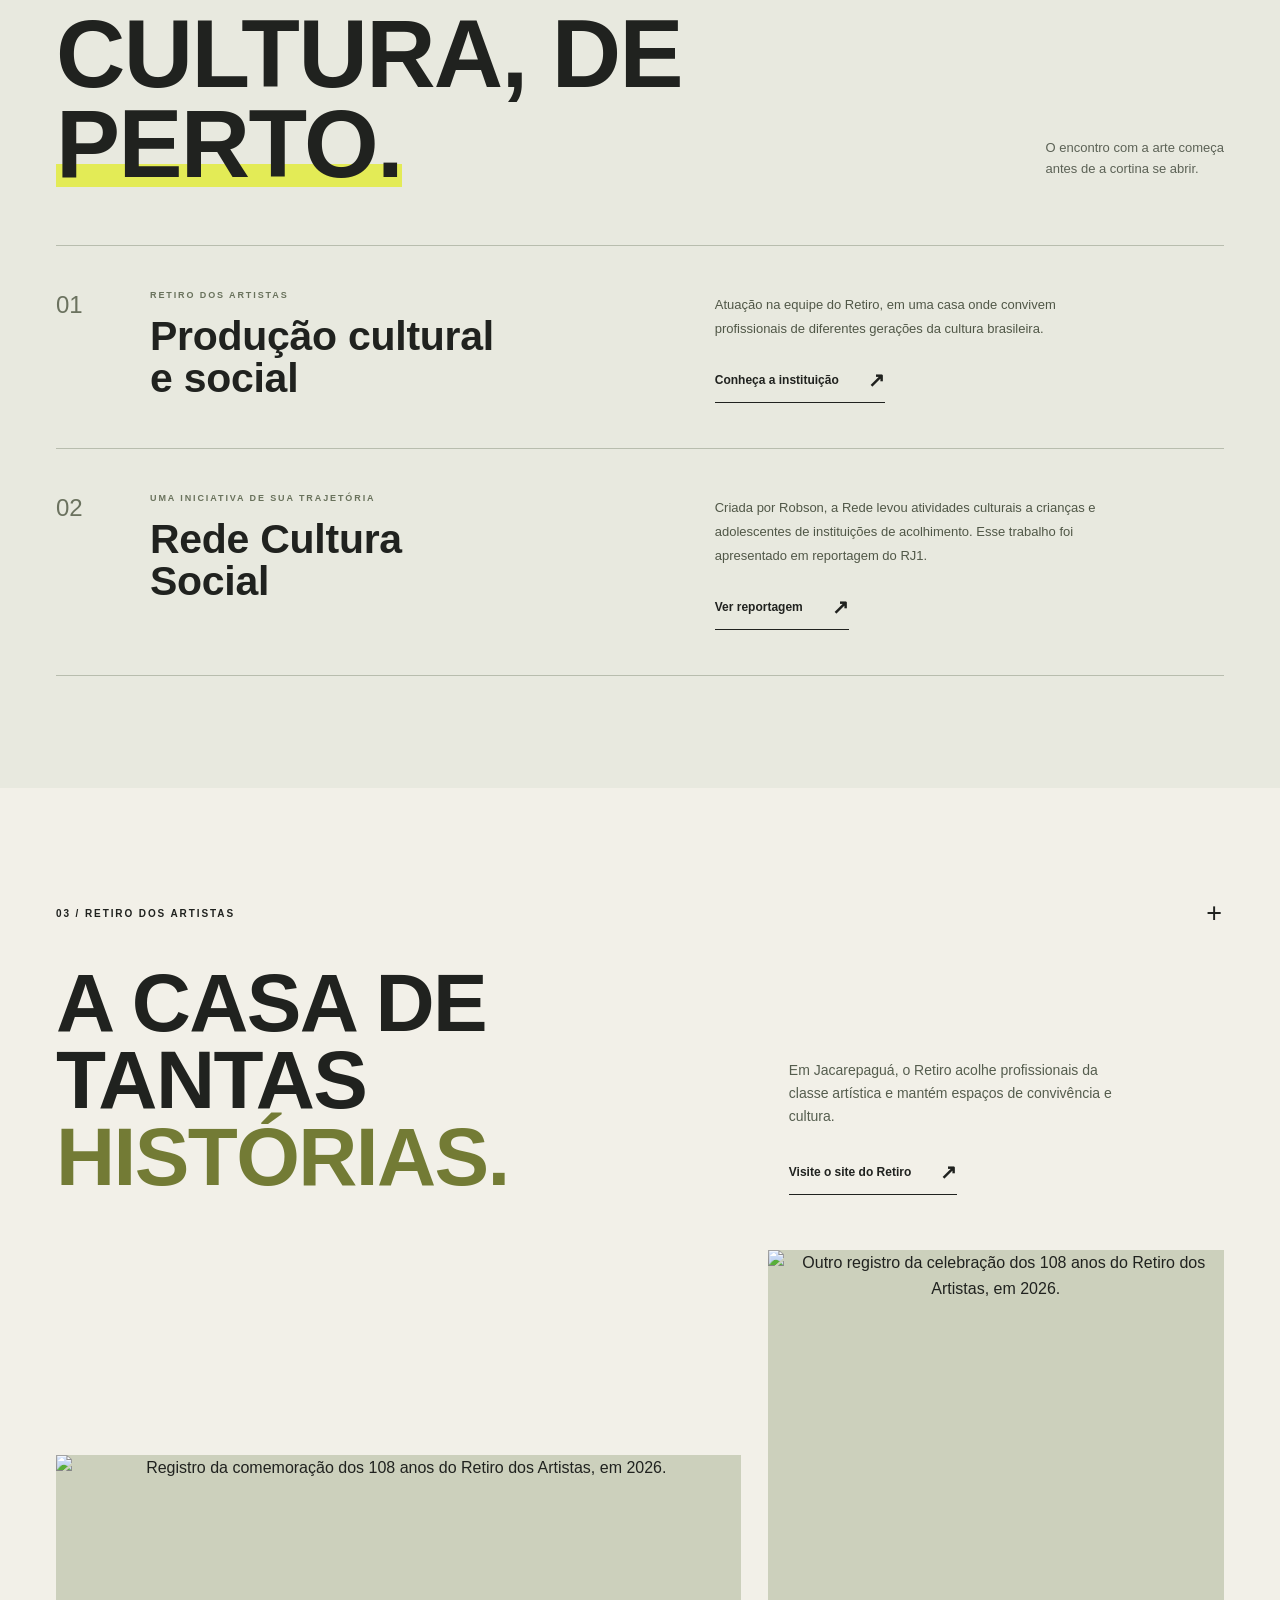
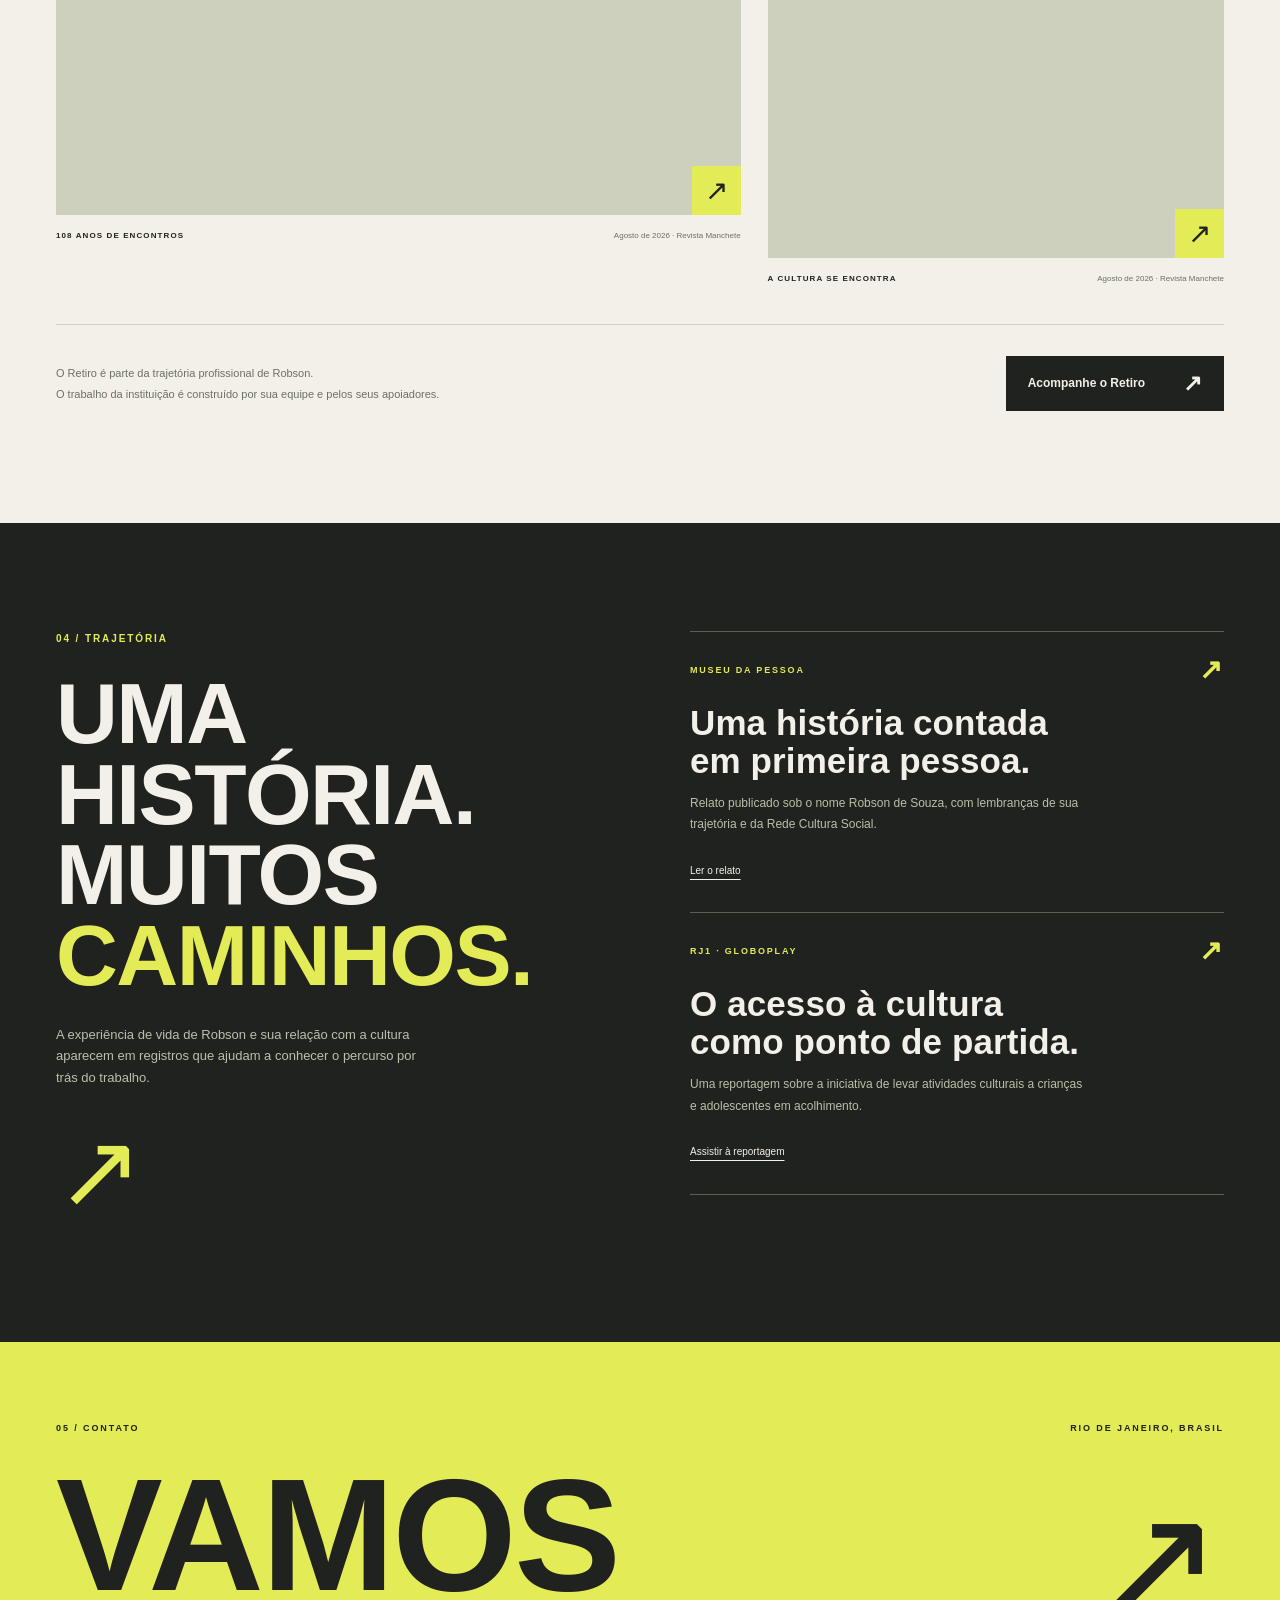
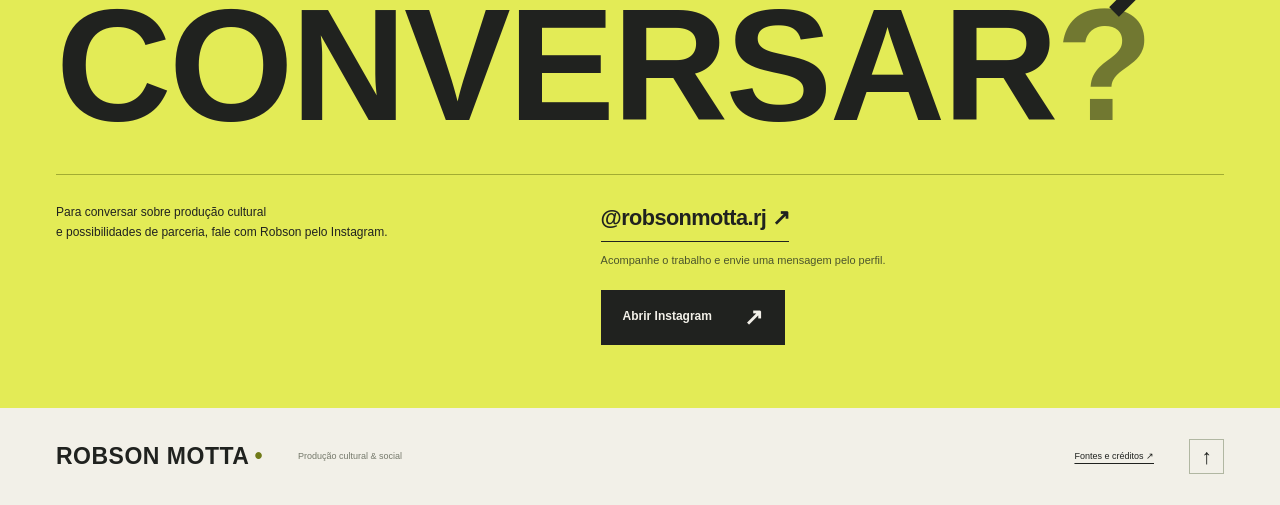
==== commit ffb454ca: "Direct Robson contact to Instagram and replace Retiro gallery with 2026 celebration photos" ====
--- a/robson/site/index.html
+++ b/robson/site/index.html
@@ -67,8 +67,8 @@
         <div class="section-kicker"><span>03 / RETIRO DOS ARTISTAS</span><span class="cross" aria-hidden="true">+</span></div>
         <div class="retiro-heading"><h2 id="retiro-title">A CASA DE<br>TANTAS <span>HISTÓRIAS.</span></h2><div><p>Em Jacarepaguá, o Retiro acolhe profissionais da classe artística e mantém espaços de convivência e cultura.</p><a class="inline-link" href="https://retirodosartistas.org.br/" target="_blank" rel="noopener noreferrer">Visite o site do Retiro <span aria-hidden="true">↗</span></a></div></div>
         <div class="retiro-gallery">
-          <figure class="gallery-large"><button type="button" class="gallery-button" data-image="assets/retiro-01.jpg" data-caption="Registro do Retiro dos Artistas. Fotografia do acervo institucional." aria-label="Ampliar o primeiro registro do Retiro dos Artistas"><img src="assets/retiro-01.jpg" alt="Registro do Retiro dos Artistas, disponibilizado no acervo da instituição." width="1200" height="800" loading="lazy"><span class="image-expand" aria-hidden="true">↗</span></button><figcaption>UM LUGAR DE CONVIVÊNCIA <span>Acervo do Retiro dos Artistas</span></figcaption></figure>
-          <figure class="gallery-small"><button type="button" class="gallery-button" data-image="assets/retiro-02.jpg" data-caption="Registro do Retiro dos Artistas. Fotografia do acervo institucional." aria-label="Ampliar o segundo registro do Retiro dos Artistas"><img src="assets/retiro-02.jpg" alt="Outra vista do Retiro dos Artistas, em fotografia institucional." width="1000" height="750" loading="lazy"><span class="image-expand" aria-hidden="true">↗</span></button><figcaption>MEMÓRIA PRESENTE <span>Acervo do Retiro dos Artistas</span></figcaption></figure>
+          <figure class="gallery-large"><button type="button" class="gallery-button" data-image="assets/retiro-celebracao-2026.jpg" data-caption="Comemoração dos 108 anos do Retiro dos Artistas, em agosto de 2026. Imagem publicada pela Revista Manchete em setembro de 2026." aria-label="Ampliar foto da comemoração dos 108 anos do Retiro dos Artistas"><img src="assets/retiro-celebracao-2026.jpg" alt="Registro da comemoração dos 108 anos do Retiro dos Artistas, em 2026." width="759" height="400" loading="lazy"><span class="image-expand" aria-hidden="true">↗</span></button><figcaption>108 ANOS DE ENCONTROS <span>Agosto de 2026 · Revista Manchete</span></figcaption></figure>
+          <figure class="gallery-small"><button type="button" class="gallery-button" data-image="assets/retiro-encontro-2026.jpg" data-caption="Encontro na celebração dos 108 anos do Retiro dos Artistas, em agosto de 2026. Imagem publicada pela Revista Manchete em setembro de 2026." aria-label="Ampliar outro registro da celebração do Retiro em 2026"><img src="assets/retiro-encontro-2026.jpg" alt="Outro registro da celebração dos 108 anos do Retiro dos Artistas, em 2026." width="225" height="300" loading="lazy"><span class="image-expand" aria-hidden="true">↗</span></button><figcaption>A CULTURA SE ENCONTRA <span>Agosto de 2026 · Revista Manchete</span></figcaption></figure>
         </div>
         <div class="retiro-foot"><p>O Retiro é parte da trajetória profissional de Robson.<br>O trabalho da instituição é construído por sua equipe e pelos seus apoiadores.</p><a class="button button-dark" href="https://www.instagram.com/retirodosartistas.org.br/" target="_blank" rel="noopener noreferrer">Acompanhe o Retiro <span aria-hidden="true">↗</span></a></div>
       </div>
@@ -83,12 +83,12 @@
       <div class="wrap">
         <div class="section-kicker"><span>05 / CONTATO</span><span>RIO DE JANEIRO, BRASIL</span></div>
         <div class="contact-heading"><h2 id="contact-title">VAMOS<br>CONVERSAR<span>?</span></h2><span class="contact-arrow" aria-hidden="true">↗</span></div>
-        <div class="contact-bottom"><p>Para conversar sobre produção cultural<br>e possibilidades de parceria, escreva para Robson.</p><div class="email-block"><a class="email-link" href="mailto:robsonmotta@retirodosartistas.org?subject=Contato%20pelo%20portf%C3%B3lio">robsonmotta@retirodosartistas.org <span aria-hidden="true">↗</span></a><div class="email-tools"><span>E-mail profissional divulgado pelo Retiro</span><button id="copy-email" type="button">Copiar e-mail</button></div><p id="copy-status" role="status" aria-live="polite"></p></div></div>
+        <div class="contact-bottom"><p>Para conversar sobre produção cultural<br>e possibilidades de parceria, fale com Robson pelo Instagram.</p><div class="social-block"><a class="instagram-link" href="https://www.instagram.com/robsonmotta.rj/" target="_blank" rel="noopener noreferrer" aria-label="Abrir o Instagram de Robson Motta, @robsonmotta.rj">@robsonmotta.rj <span aria-hidden="true">↗</span></a><p class="social-note">Acompanhe o trabalho e envie uma mensagem pelo perfil.</p><a class="button button-dark" href="https://www.instagram.com/robsonmotta.rj/" target="_blank" rel="noopener noreferrer">Abrir Instagram <span aria-hidden="true">↗</span></a></div></div>
       </div>
     </section>
   </main>
   <footer class="footer"><div class="wrap footer-inner"><a class="footer-name" href="#inicio">ROBSON MOTTA<span>•</span></a><p>Produção cultural & social</p><button id="open-credits" type="button">Fontes e créditos ↗</button><a class="back-top" href="#inicio" aria-label="Voltar ao início">↑</a></div></footer>
   <dialog id="gallery-dialog" aria-labelledby="gallery-caption"><button class="dialog-close" type="button" aria-label="Fechar fotografia">×</button><img id="gallery-image" alt=""><p id="gallery-caption"></p></dialog>
-  <dialog id="credits-dialog" aria-labelledby="credits-title"><button class="dialog-close" type="button" aria-label="Fechar fontes e créditos">×</button><p class="eyebrow">SOBRE ESTE PORTFÓLIO</p><h2 id="credits-title">Fontes e créditos</h2><p>Os registros abaixo apresentam a atuação pública de Robson e as iniciativas citadas nesta página.</p><ul><li><a href="https://retirodosartistas.org.br/index.php/transparencia/" target="_blank" rel="noopener noreferrer">Retiro dos Artistas — equipe e contato ↗</a><span>Cargo profissional, e-mail e retrato institucional.</span></li><li><a href="https://retirodosartistas.org.br/" target="_blank" rel="noopener noreferrer">Retiro dos Artistas — acervo institucional ↗</a><span>Apresentação da instituição e fotografias dos seus espaços.</span></li><li><a href="https://globoplay.globo.com/v/934995/" target="_blank" rel="noopener noreferrer">RJ1 — Rede Cultura Social ↗</a><span>Reportagem sobre a iniciativa criada por Robson.</span></li><li><a href="https://museudapessoa.org/historia-de-vida/robson-de-souza-ex--menino-de-rua/" target="_blank" rel="noopener noreferrer">Museu da Pessoa — história de Robson de Souza ↗</a><span>Registro de sua trajetória pessoal e da Rede Cultura Social.</span></li></ul><p class="credits-note">Fotografias: reprodução do acervo público do Retiro dos Artistas. Os links externos levam às instituições responsáveis pelos conteúdos.</p></dialog>
+  <dialog id="credits-dialog" aria-labelledby="credits-title"><button class="dialog-close" type="button" aria-label="Fechar fontes e créditos">×</button><p class="eyebrow">SOBRE ESTE PORTFÓLIO</p><h2 id="credits-title">Fontes e créditos</h2><p>Os registros abaixo apresentam a atuação pública de Robson e as iniciativas citadas nesta página.</p><ul><li><a href="https://retirodosartistas.org.br/index.php/transparencia/" target="_blank" rel="noopener noreferrer">Retiro dos Artistas — equipe ↗</a><span>Cargo profissional e retrato institucional.</span></li><li><a href="https://retirodosartistas.org.br/" target="_blank" rel="noopener noreferrer">Retiro dos Artistas — apresentação institucional ↗</a><span>Informações sobre a instituição.</span></li><li><a href="https://revistamanchete.com.br/blog/2026/09/19/o-retiro-dos-artistas-comemora-108-anos-em-grande-estilo/" target="_blank" rel="noopener noreferrer">Revista Manchete — 108 anos do Retiro ↗</a><span>Fotografias da celebração de agosto de 2026, publicadas em setembro de 2026.</span></li><li><a href="https://globoplay.globo.com/v/934995/" target="_blank" rel="noopener noreferrer">RJ1 — Rede Cultura Social ↗</a><span>Reportagem sobre a iniciativa criada por Robson.</span></li><li><a href="https://museudapessoa.org/historia-de-vida/robson-de-souza-ex--menino-de-rua/" target="_blank" rel="noopener noreferrer">Museu da Pessoa — história de Robson de Souza ↗</a><span>Registro de sua trajetória pessoal e da Rede Cultura Social.</span></li></ul><p class="credits-note">Retrato: Retiro dos Artistas. Galeria: fotografias da comemoração dos 108 anos, reproduzidas da Revista Manchete. Os links externos levam aos responsáveis pelos conteúdos.</p></dialog>
 </body>
 </html>
--- a/robson/site/style.css
+++ b/robson/site/style.css
@@ -1,5 +1,8 @@
-:root{--paper:#f2f0e8;--ink:#20221f;--muted:#6b6e63;--acid:#e3eb56;--line:#d0d1c5;--display:"Barlow Condensed","Arial Narrow",Impact,sans-serif;--body:Manrope,Arial,sans-serif}*{box-sizing:border-box}html{scroll-behavior:smooth;scroll-padding-top:92px}body{margin:0;background:var(--paper);color:var(--ink);font-family:var(--body);font-size:16px;line-height:1.65;-webkit-font-smoothing:antialiased}a{color:inherit;text-decoration:none}button{font:inherit;color:inherit;cursor:pointer}img{display:block;max-width:100%;height:auto}figure,p,h1,h2,h3{margin:0}button,a{-webkit-tap-highlight-color:transparent}button:focus-visible,a:focus-visible{outline:3px solid #7b8208;outline-offset:6px}::selection{background:var(--acid);color:var(--ink)}.wrap{width:min(1280px,calc(100% - 112px));margin-inline:auto}.section{padding-block:112px}.skip{position:fixed;z-index:100;left:12px;top:-100px;background:var(--acid);padding:12px 20px}.skip:focus{top:12px}.header{height:96px;background:var(--paper);border-bottom:1px solid var(--line)}.header-inner{height:100%;display:flex;align-items:center;justify-content:space-between;gap:24px}.brand{display:flex;gap:13px;align-items:center}.brand-mark{display:flex;align-items:center;justify-content:center;width:49px;height:49px;background:var(--ink);color:var(--paper);font:800 24px/1 var(--display);position:relative;letter-spacing:-1px}.brand-mark>span{color:var(--acid);font-size:30px;margin-left:2px}.brand-name{font:700 16px/1.05 var(--display);letter-spacing:1.8px}.navigation{display:flex;align-items:center;gap:35px;font-size:12px;font-weight:700}.navigation a{transition:opacity .2s}.navigation a:hover{opacity:.6}.nav-contact{border:1px solid var(--ink);padding:11px 17px;display:flex;align-items:center;gap:28px}.nav-contact span{font-size:20px;line-height:1}.menu-button{display:none}.hero{background:var(--ink);color:var(--paper);overflow:hidden}.hero-inner{display:grid;grid-template-columns:1.17fr 1fr;gap:36px;padding-top:62px;align-items:center}.hero-copy{position:relative;z-index:1;padding:6px 0 36px}.eyebrow,.section-kicker{font-size:10px;letter-spacing:1.9px;font-weight:700;text-transform:uppercase;line-height:1.5}.hero-label{color:var(--acid);display:flex;align-items:center;gap:10px;margin-bottom:31px}.status-dot{height:7px;width:7px;border-radius:50%;background:var(--acid)}h1,h2{font-family:var(--display);font-weight:700;letter-spacing:-1.6px;line-height:.94}h1{font-size:clamp(100px,11.8vw,175px);position:relative;z-index:2;line-height:.79;letter-spacing:-2px;margin-bottom:32px}h1>span{display:block}.name-second{padding-top:14px}.name-dot{color:var(--acid)}.hero-line{font-size:clamp(24px,2.4vw,34px);font-weight:500;line-height:1.22;letter-spacing:-.9px;margin-bottom:18px}.hero-line em{font-style:normal;color:var(--acid)}.hero-description{max-width:375px;font-size:13px;line-height:1.8;color:#c4c7ba;margin-bottom:30px}.button{display:inline-flex;align-items:center;justify-content:space-between;gap:38px;min-height:55px;padding:15px 22px;font-size:12px;font-weight:700;transition:transform .2s,background .2s}.button>span{font-size:23px;line-height:1}.button:hover{transform:translateY(-3px)}.button-acid{background:var(--acid);color:var(--ink)}.button-acid:hover{background:#f1f77e}.button-dark{background:var(--ink);color:var(--paper)}.button-dark:hover{background:#383c33}.hero-photo{position:relative;align-self:stretch;padding-top:4px}.portrait{height:590px;overflow:hidden;position:relative;background:#555a48}.portrait img{width:100%;height:100%;object-fit:cover;object-position:center 30%;filter:saturate(.8)}.hero-photo figcaption{display:flex;justify-content:space-between;gap:12px;color:#c6c9bd;font-size:9px;letter-spacing:1.4px;padding-top:14px;line-height:1.5}.hero-photo figcaption>span:first-child{color:var(--paper);font-weight:700}.photo-corner{position:absolute;right:-22px;top:-15px;width:77px;height:77px;background:var(--acid);color:var(--ink);display:grid;place-items:center;font-size:52px;line-height:1}.hero-baseline{display:flex;align-items:center;gap:24px;padding-block:38px 28px;color:#adb29e;font-size:9px;letter-spacing:1.6px}.baseline-rule{flex:1;background:#484d40;height:1px}.hero-baseline a{color:var(--paper);display:flex;gap:26px;align-items:center;letter-spacing:0;font-size:11px}.hero-baseline a span{font-size:21px}.section-kicker{display:flex;align-items:center;justify-content:space-between;gap:20px}.cross{font:400 27px/1 var(--body)}.intro .section-kicker{margin-bottom:44px}.intro-grid{display:grid;grid-template-columns:1.05fr 1fr;gap:112px}.intro h2{font-size:clamp(60px,6.1vw,87px)}.outline-word{-webkit-text-stroke:1.2px var(--ink);color:transparent}.intro-copy{padding-top:4px}.intro-copy p{font-size:14px;margin-bottom:19px;color:#51574b;max-width:480px}.intro-copy .lead{font-size:24px;line-height:1.45;letter-spacing:-.6px;font-weight:500;color:var(--ink);margin-bottom:26px}.inline-link{display:inline-flex;align-items:center;gap:29px;font-size:12px;font-weight:700;border-bottom:1px solid currentColor;padding-block:8px 7px;line-height:1.5}.inline-link>span{font-size:20px;transition:transform .2s}.inline-link:hover>span{transform:translate(3px,-3px)}.work{background:#e8e9df;padding-top:95px}.section-heading{display:flex;justify-content:space-between;gap:40px;align-items:flex-end;margin-bottom:55px}.section-heading .section-kicker{margin-bottom:25px}.section-heading h2{font-size:clamp(65px,7.5vw,110px)}.accent-underline{background:linear-gradient(transparent 69%,var(--acid) 69%,var(--acid) 91%,transparent 91%)}.section-heading>p{font-size:13px;color:#5c6256;padding-bottom:10px}.work-list{border-top:1px solid #b8bdae}.work-row{display:grid;grid-template-columns:64px 1.05fr 1fr;gap:30px;border-bottom:1px solid #b8bdae;padding:43px 0 45px}.work-number{font-family:var(--display);font-size:24px;line-height:1.3;color:#6b725f}.work-main .eyebrow{font-size:9px;color:#69725c;margin-bottom:13px}.work-main h3{font:600 clamp(28px,3.2vw,43px)/1.03 var(--display);letter-spacing:-.25px}.work-copy{max-width:390px;padding-top:4px}.work-copy p{font-size:13px;color:#505747;line-height:1.85;margin-bottom:16px}.retiro .section-kicker{margin-bottom:37px}.retiro-heading{display:grid;grid-template-columns:1.5fr 1fr;gap:80px;align-items:end;margin-bottom:55px}.retiro-heading h2{font-size:clamp(56px,6.4vw,94px)}.retiro-heading h2>span{color:#737b35}.retiro-heading>div>p{font-size:14px;color:#555d4e;max-width:330px;margin-bottom:21px}.retiro-gallery{display:grid;grid-template-columns:1.5fr 1fr;gap:27px;align-items:end}.gallery-large{padding-bottom:43px}.gallery-button{padding:0;border:0;position:relative;width:100%;display:block;overflow:hidden;background:#ccd0bc;cursor:zoom-in}.gallery-button img{width:100%;height:100%;object-fit:cover;transition:transform .55s ease;filter:saturate(.75)}.gallery-large .gallery-button{aspect-ratio:1.38}.gallery-small .gallery-button{aspect-ratio:.98}.gallery-button:hover img{transform:scale(1.035)}.image-expand{position:absolute;right:0;bottom:0;display:grid;place-items:center;width:49px;height:49px;background:var(--acid);font-size:28px;color:var(--ink)}.retiro-gallery figcaption{display:flex;justify-content:space-between;gap:15px;font-size:8px;letter-spacing:1.1px;font-weight:700;line-height:1.6;padding-top:15px}.retiro-gallery figcaption span{font-weight:400;letter-spacing:0;color:#6b7064}.retiro-foot{display:flex;justify-content:space-between;gap:40px;align-items:center;border-top:1px solid var(--line);padding-top:31px;margin-top:38px}.retiro-foot>p{font-size:11px;color:#6b7164;line-height:1.9;max-width:545px}.story{background:var(--ink);color:var(--paper);padding-block:108px}.story-grid{display:grid;grid-template-columns:1fr 1fr;gap:100px}.story-heading>.section-kicker{color:var(--acid);margin-bottom:27px}.story-heading h2{font-size:clamp(60px,6.7vw,94px);margin-bottom:28px}.story-heading h2>span{color:var(--acid)}.story-heading>p:not(.section-kicker){color:#b9c0ac;font-size:13px;max-width:360px}.story-symbol{font-size:104px;font-weight:300;line-height:1.2;color:var(--acid);display:block;margin-top:21px}.story-links{padding-top:0}.story-link{display:block;border-top:1px solid #5a604f;padding:24px 0 30px;transition:color .2s}.story-link:last-child{border-bottom:1px solid #5a604f}.story-source{display:flex;justify-content:space-between;align-items:center;color:var(--acid);font-size:9px;letter-spacing:1.8px;font-weight:700;margin-bottom:20px}.story-source>span{font-size:28px;line-height:1;transition:transform .2s}.story-link:hover .story-source>span{transform:translate(4px,-4px)}.story-link h3{font:600 35px/1.08 var(--display);letter-spacing:.1px;margin-bottom:13px}.story-link p{font-size:12px;color:#b7c0a9;max-width:395px;line-height:1.8;margin-bottom:20px}.story-cta{font-size:10px;text-decoration:underline;text-underline-offset:5px}.contact{background:var(--acid);padding-top:80px;padding-bottom:63px}.contact .section-kicker{font-size:9px;margin-bottom:35px}.contact-heading{display:flex;align-items:center;justify-content:space-between;gap:25px;padding-bottom:45px;border-bottom:1px solid #a2ac32}.contact-heading h2{font-size:clamp(85px,12.5vw,180px);line-height:.81;letter-spacing:-2.5px}.contact-heading h2>span{color:#717831}.contact-arrow{font-size:165px;line-height:1;font-weight:400;align-self:flex-start;padding-top:12px}.contact-bottom{display:grid;grid-template-columns:1fr 1.3fr;align-items:start;gap:65px;padding-top:28px}.contact-bottom>p{font-size:12px;max-width:350px}.email-link{font-size:clamp(16px,1.7vw,24px);letter-spacing:-.6px;font-weight:600;line-height:1.4;overflow-wrap:anywhere;display:block}.email-link>span{white-space:nowrap}.email-tools{display:flex;align-items:center;justify-content:space-between;gap:12px;margin-top:13px;font-size:8px;color:#4c552c}.email-tools button{border:0;border-bottom:1px solid currentColor;background:none;padding:2px 0;font-size:10px;font-weight:600;white-space:nowrap}#copy-status{font-size:10px;min-height:18px;margin-top:6px}.footer{background:var(--paper);padding:31px 0}.footer-inner{display:flex;align-items:center;gap:35px}.footer-name{font:700 23px/1 var(--display);letter-spacing:.5px;white-space:nowrap}.footer-name>span{color:#707a18;margin-left:5px}.footer-inner>p{font-size:9px;color:#75796b;flex:1}.footer-inner>button{font-size:9px;border:0;background:none;padding:6px 0;text-decoration:underline;text-underline-offset:4px}.back-top{width:35px;height:35px;display:grid;place-items:center;border:1px solid #b1b7a2;font-size:21px}dialog{color:var(--ink);background:var(--paper);border:0;padding:42px;width:min(650px,calc(100% - 32px));max-height:85svh;overflow:auto}dialog::backdrop{background:#151810e8;backdrop-filter:blur(4px)}.dialog-close{position:absolute;top:9px;right:14px;border:0;background:transparent;font:400 31px/1 var(--body);padding:4px 8px;z-index:2}#credits-title{font:600 42px/1.1 var(--display);margin:16px 0 20px}#credits-dialog>p{font-size:12px}#credits-dialog ul{list-style:none;padding:0;margin:25px 0}#credits-dialog li{padding:15px 0;border-bottom:1px solid var(--line);font-size:12px}#credits-dialog li>a{font-weight:700;display:block}#credits-dialog li>span{display:block;font-size:10px;margin-top:4px;color:var(--muted)}#credits-dialog .credits-note{font-size:10px;color:var(--muted)}#gallery-dialog{width:min(1100px,calc(100% - 32px));padding:45px 18px 17px;background:#21251c;color:var(--paper)}#gallery-image{max-width:100%;max-height:70svh;margin:auto;object-fit:contain}#gallery-caption{font-size:11px;text-align:center;margin-top:13px}.is-dialog-open{overflow:hidden}
+:root{--paper:#f2f0e8;--ink:#20221f;--muted:#6b6e63;--acid:#e3eb56;--line:#d0d1c5;--display:"Barlow Condensed","Arial Narrow",Impact,sans-serif;--body:Manrope,Arial,sans-serif}*{box-sizing:border-box}html{scroll-behavior:smooth;scroll-padding-top:92px}body{margin:0;background:var(--paper);color:var(--ink);font-family:var(--body);font-size:16px;line-height:1.65;-webkit-font-smoothing:antialiased}a{color:inherit;text-decoration:none}button{font:inherit;color:inherit;cursor:pointer}img{display:block;max-width:100%;height:auto}figure,p,h1,h2,h3{margin:0}button,a{-webkit-tap-highlight-color:transparent}button:focus-visible,a:focus-visible{outline:3px solid #7b8208;outline-offset:6px}::selection{background:var(--acid);color:var(--ink)}.wrap{width:min(1280px,calc(100% - 112px));margin-inline:auto}.section{padding-block:112px}.skip{position:fixed;z-index:100;left:12px;top:-100px;background:var(--acid);padding:12px 20px}.skip:focus{top:12px}.header{height:96px;background:var(--paper);border-bottom:1px solid var(--line)}.header-inner{height:100%;display:flex;align-items:center;justify-content:space-between;gap:24px}.brand{display:flex;gap:13px;align-items:center}.brand-mark{display:flex;align-items:center;justify-content:center;width:49px;height:49px;background:var(--ink);color:var(--paper);font:800 24px/1 var(--display);position:relative;letter-spacing:-1px}.brand-mark>span{color:var(--acid);font-size:30px;margin-left:2px}.brand-name{font:700 16px/1.05 var(--display);letter-spacing:1.8px}.navigation{display:flex;align-items:center;gap:35px;font-size:12px;font-weight:700}.navigation a{transition:opacity .2s}.navigation a:hover{opacity:.6}.nav-contact{border:1px solid var(--ink);padding:11px 17px;display:flex;align-items:center;gap:28px}.nav-contact span{font-size:20px;line-height:1}.menu-button{display:none}.hero{background:var(--ink);color:var(--paper);overflow:hidden}.hero-inner{display:grid;grid-template-columns:1.17fr 1fr;gap:36px;padding-top:62px;align-items:center}.hero-copy{position:relative;z-index:1;padding:6px 0 36px}.eyebrow,.section-kicker{font-size:10px;letter-spacing:1.9px;font-weight:700;text-transform:uppercase;line-height:1.5}.hero-label{color:var(--acid);display:flex;align-items:center;gap:10px;margin-bottom:31px}.status-dot{height:7px;width:7px;border-radius:50%;background:var(--acid)}h1,h2{font-family:var(--display);font-weight:700;letter-spacing:-1.6px;line-height:.94}h1{font-size:clamp(100px,11.8vw,175px);position:relative;z-index:2;line-height:.79;letter-spacing:-2px;margin-bottom:32px}h1>span{display:block}.name-second{padding-top:14px}.name-dot{color:var(--acid)}.hero-line{font-size:clamp(24px,2.4vw,34px);font-weight:500;line-height:1.22;letter-spacing:-.9px;margin-bottom:18px}.hero-line em{font-style:normal;color:var(--acid)}.hero-description{max-width:375px;font-size:13px;line-height:1.8;color:#c4c7ba;margin-bottom:30px}.button{display:inline-flex;align-items:center;justify-content:space-between;gap:38px;min-height:55px;padding:15px 22px;font-size:12px;font-weight:700;transition:transform .2s,background .2s}.button>span{font-size:23px;line-height:1}.button:hover{transform:translateY(-3px)}.button-acid{background:var(--acid);color:var(--ink)}.button-acid:hover{background:#f1f77e}.button-dark{background:var(--ink);color:var(--paper)}.button-dark:hover{background:#383c33}.hero-photo{position:relative;align-self:stretch;padding-top:4px}.portrait{height:590px;overflow:hidden;position:relative;background:#555a48}.portrait img{width:100%;height:100%;object-fit:cover;object-position:center 30%;filter:saturate(.8)}.hero-photo figcaption{display:flex;justify-content:space-between;gap:12px;color:#c6c9bd;font-size:9px;letter-spacing:1.4px;padding-top:14px;line-height:1.5}.hero-photo figcaption>span:first-child{color:var(--paper);font-weight:700}.photo-corner{position:absolute;right:-22px;top:-15px;width:77px;height:77px;background:var(--acid);color:var(--ink);display:grid;place-items:center;font-size:52px;line-height:1}.hero-baseline{display:flex;align-items:center;gap:24px;padding-block:38px 28px;color:#adb29e;font-size:9px;letter-spacing:1.6px}.baseline-rule{flex:1;background:#484d40;height:1px}.hero-baseline a{color:var(--paper);display:flex;gap:26px;align-items:center;letter-spacing:0;font-size:11px}.hero-baseline a span{font-size:21px}.section-kicker{display:flex;align-items:center;justify-content:space-between;gap:20px}.cross{font:400 27px/1 var(--body)}.intro .section-kicker{margin-bottom:44px}.intro-grid{display:grid;grid-template-columns:1.05fr 1fr;gap:112px}.intro h2{font-size:clamp(60px,6.1vw,87px)}.outline-word{-webkit-text-stroke:1.2px var(--ink);color:transparent}.intro-copy{padding-top:4px}.intro-copy p{font-size:14px;margin-bottom:19px;color:#51574b;max-width:480px}.intro-copy .lead{font-size:24px;line-height:1.45;letter-spacing:-.6px;font-weight:500;color:var(--ink);margin-bottom:26px}.inline-link{display:inline-flex;align-items:center;gap:29px;font-size:12px;font-weight:700;border-bottom:1px solid currentColor;padding-block:8px 7px;line-height:1.5}.inline-link>span{font-size:20px;transition:transform .2s}.inline-link:hover>span{transform:translate(3px,-3px)}.work{background:#e8e9df;padding-top:95px}.section-heading{display:flex;justify-content:space-between;gap:40px;align-items:flex-end;margin-bottom:55px}.section-heading .section-kicker{margin-bottom:25px}.section-heading h2{font-size:clamp(65px,7.5vw,110px)}.accent-underline{background:linear-gradient(transparent 69%,var(--acid) 69%,var(--acid) 91%,transparent 91%)}.section-heading>p{font-size:13px;color:#5c6256;padding-bottom:10px}.work-list{border-top:1px solid #b8bdae}.work-row{display:grid;grid-template-columns:64px 1.05fr 1fr;gap:30px;border-bottom:1px solid #b8bdae;padding:43px 0 45px}.work-number{font-family:var(--display);font-size:24px;line-height:1.3;color:#6b725f}.work-main .eyebrow{font-size:9px;color:#69725c;margin-bottom:13px}.work-main h3{font:600 clamp(28px,3.2vw,43px)/1.03 var(--display);letter-spacing:-.25px}.work-copy{max-width:390px;padding-top:4px}.work-copy p{font-size:13px;color:#505747;line-height:1.85;margin-bottom:16px}.retiro .section-kicker{margin-bottom:37px}.retiro-heading{display:grid;grid-template-columns:1.5fr 1fr;gap:80px;align-items:end;margin-bottom:55px}.retiro-heading h2{font-size:clamp(56px,6.4vw,94px)}.retiro-heading h2>span{color:#737b35}.retiro-heading>div>p{font-size:14px;color:#555d4e;max-width:330px;margin-bottom:21px}.retiro-gallery{display:grid;grid-template-columns:1.5fr 1fr;gap:27px;align-items:end}.gallery-large{padding-bottom:43px}.gallery-button{padding:0;border:0;position:relative;width:100%;display:block;overflow:hidden;background:#ccd0bc;cursor:zoom-in}.gallery-button img{width:100%;height:100%;object-fit:cover;transition:transform .55s ease;filter:saturate(.75)}.gallery-large .gallery-button{aspect-ratio:1.38}.gallery-small .gallery-button{aspect-ratio:.98}.gallery-button:hover img{transform:scale(1.035)}.image-expand{position:absolute;right:0;bottom:0;display:grid;place-items:center;width:49px;height:49px;background:var(--acid);font-size:28px;color:var(--ink)}.retiro-gallery figcaption{display:flex;justify-content:space-between;gap:15px;font-size:8px;letter-spacing:1.1px;font-weight:700;line-height:1.6;padding-top:15px}.retiro-gallery figcaption span{font-weight:400;letter-spacing:0;color:#6b7064}.retiro-foot{display:flex;justify-content:space-between;gap:40px;align-items:center;border-top:1px solid var(--line);padding-top:31px;margin-top:38px}.retiro-foot>p{font-size:11px;color:#6b7164;line-height:1.9;max-width:545px}.story{background:var(--ink);color:var(--paper);padding-block:108px}.story-grid{display:grid;grid-template-columns:1fr 1fr;gap:100px}.story-heading>.section-kicker{color:var(--acid);margin-bottom:27px}.story-heading h2{font-size:clamp(60px,6.7vw,94px);margin-bottom:28px}.story-heading h2>span{color:var(--acid)}.story-heading>p:not(.section-kicker){color:#b9c0ac;font-size:13px;max-width:360px}.story-symbol{font-size:104px;font-weight:300;line-height:1.2;color:var(--acid);display:block;margin-top:21px}.story-links{padding-top:0}.story-link{display:block;border-top:1px solid #5a604f;padding:24px 0 30px;transition:color .2s}.story-link:last-child{border-bottom:1px solid #5a604f}.story-source{display:flex;justify-content:space-between;align-items:center;color:var(--acid);font-size:9px;letter-spacing:1.8px;font-weight:700;margin-bottom:20px}.story-source>span{font-size:28px;line-height:1;transition:transform .2s}.story-link:hover .story-source>span{transform:translate(4px,-4px)}.story-link h3{font:600 35px/1.08 var(--display);letter-spacing:.1px;margin-bottom:13px}.story-link p{font-size:12px;color:#b7c0a9;max-width:395px;line-height:1.8;margin-bottom:20px}.story-cta{font-size:10px;text-decoration:underline;text-underline-offset:5px}.contact{background:var(--acid);padding-top:80px;padding-bottom:63px}.contact .section-kicker{font-size:9px;margin-bottom:35px}.contact-heading{display:flex;align-items:center;justify-content:space-between;gap:25px;padding-bottom:45px;border-bottom:1px solid #a2ac32}.contact-heading h2{font-size:clamp(85px,12.5vw,180px);line-height:.81;letter-spacing:-2.5px}.contact-heading h2>span{color:#717831}.contact-arrow{font-size:165px;line-height:1;font-weight:400;align-self:flex-start;padding-top:12px}.contact-bottom{display:grid;grid-template-columns:1fr 1.3fr;align-items:start;gap:65px;padding-top:28px}.contact-bottom>p{font-size:12px;max-width:350px}.instagram-link{font-size:clamp(16px,1.7vw,24px);letter-spacing:-.6px;font-weight:600;line-height:1.4;overflow-wrap:anywhere;display:block}.instagram-link>span{white-space:nowrap}.footer{background:var(--paper);padding:31px 0}.footer-inner{display:flex;align-items:center;gap:35px}.footer-name{font:700 23px/1 var(--display);letter-spacing:.5px;white-space:nowrap}.footer-name>span{color:#707a18;margin-left:5px}.footer-inner>p{font-size:9px;color:#75796b;flex:1}.footer-inner>button{font-size:9px;border:0;background:none;padding:6px 0;text-decoration:underline;text-underline-offset:4px}.back-top{width:35px;height:35px;display:grid;place-items:center;border:1px solid #b1b7a2;font-size:21px}dialog{color:var(--ink);background:var(--paper);border:0;padding:42px;width:min(650px,calc(100% - 32px));max-height:85svh;overflow:auto}dialog::backdrop{background:#151810e8;backdrop-filter:blur(4px)}.dialog-close{position:absolute;top:9px;right:14px;border:0;background:transparent;font:400 31px/1 var(--body);padding:4px 8px;z-index:2}#credits-title{font:600 42px/1.1 var(--display);margin:16px 0 20px}#credits-dialog>p{font-size:12px}#credits-dialog ul{list-style:none;padding:0;margin:25px 0}#credits-dialog li{padding:15px 0;border-bottom:1px solid var(--line);font-size:12px}#credits-dialog li>a{font-weight:700;display:block}#credits-dialog li>span{display:block;font-size:10px;margin-top:4px;color:var(--muted)}#credits-dialog .credits-note{font-size:10px;color:var(--muted)}#gallery-dialog{width:min(1100px,calc(100% - 32px));padding:45px 18px 17px;background:#21251c;color:var(--paper)}#gallery-image{max-width:100%;max-height:70svh;margin:auto;object-fit:contain}#gallery-caption{font-size:11px;text-align:center;margin-top:13px}.is-dialog-open{overflow:hidden}
 @media(min-width:1600px){.hero-inner{gap:80px}.portrait{height:635px}}
 @media(max-width:1100px){.wrap{width:calc(100% - 64px)}.navigation{gap:23px}.hero-inner{gap:26px}.portrait{height:550px}h1{font-size:12vw}.hero-line{font-size:28px}.intro-grid{gap:55px}.story-grid{gap:60px}.retiro-heading{gap:45px}.contact-bottom{gap:35px}.contact-arrow{font-size:130px}.hero-photo figcaption{font-size:8px}.work-row{grid-template-columns:45px 1fr 1fr;gap:20px}}
-@media(max-width:760px){html{scroll-padding-top:20px}.wrap{width:calc(100% - 40px)}.header{height:77px;position:relative;z-index:10}.brand-mark{width:41px;height:41px;font-size:21px}.brand-name{font-size:13px;letter-spacing:1.5px}.menu-button{display:flex;align-items:center;gap:12px;background:transparent;border:0;font-size:11px;font-weight:700;padding:10px 0 10px 15px}.menu-icon{height:12px;width:20px;border-top:1px solid var(--ink);border-bottom:1px solid var(--ink);position:relative}.menu-icon:after{content:"";position:absolute;top:5px;left:0;width:20px;border-top:1px solid var(--ink)}.navigation{display:none;position:absolute;left:0;right:0;top:77px;flex-direction:column;align-items:stretch;gap:0;padding:12px 20px 24px;background:var(--paper);border-bottom:1px solid var(--line);box-shadow:0 12px 20px #1112}.navigation.is-open{display:flex}.navigation>a{padding:14px 0;font-size:13px;border-bottom:1px solid var(--line)}.navigation .nav-contact{border:1px solid var(--ink);margin-top:12px;padding:12px 16px;justify-content:space-between}.hero-inner{display:flex;flex-direction:column;padding-top:40px;gap:30px;align-items:stretch}.hero-copy{padding-bottom:0}.hero-label{font-size:9px;margin-bottom:25px}h1{font-size:clamp(100px,23.5vw,170px);letter-spacing:-1.5px;margin-bottom:29px}.name-second{padding-top:12px}.hero-line{font-size:29px;letter-spacing:-.7px}.hero-description{font-size:12px;margin-bottom:23px}.hero-photo{width:85%;align-self:flex-end;padding-top:0;margin-top:10px}.portrait{height:auto;aspect-ratio:4/4.6}.hero-photo figcaption{font-size:7px;letter-spacing:.7px;padding-top:11px}.photo-corner{width:59px;height:59px;font-size:40px;right:0;top:-20px;transform:translateX(-15px)}.hero-baseline{padding-top:28px;padding-bottom:24px;gap:15px;font-size:7px;letter-spacing:1px}.hero-baseline a{font-size:9px;gap:13px}.section{padding-block:70px}.section-kicker{font-size:9px;letter-spacing:1.4px}.intro .section-kicker{margin-bottom:28px}.intro-grid{grid-template-columns:1fr;gap:31px}.intro h2{font-size:64px}.intro-copy .lead{font-size:22px;max-width:450px;line-height:1.4}.intro-copy p{font-size:13px}.section-heading{display:block;margin-bottom:36px}.section-heading h2{font-size:77px}.section-heading>p{padding:0;margin-top:24px;font-size:12px}.section-heading>p br{display:none}.work-row{grid-template-columns:34px 1fr;gap:15px;padding:30px 0}.work-main h3{font-size:36px}.work-copy{grid-column:2;padding-top:6px}.work-number{font-size:22px}.work-copy p{font-size:12px}.retiro-heading{grid-template-columns:1fr;gap:25px;margin-bottom:35px}.retiro-heading h2{font-size:60px;letter-spacing:-.8px}.retiro-heading>div>p{font-size:13px;max-width:430px}.retiro-gallery{grid-template-columns:1fr;gap:30px}.gallery-large{padding-bottom:0}.gallery-large .gallery-button{aspect-ratio:1.24}.gallery-small{width:80%;justify-self:end}.gallery-small .gallery-button{aspect-ratio:1.1}.retiro-gallery figcaption{font-size:7px;letter-spacing:.7px;gap:10px}.retiro-gallery figcaption>span{max-width:130px;text-align:right}.retiro-foot{flex-direction:column;align-items:flex-start;gap:23px;margin-top:30px}.retiro-foot>p{font-size:10px}.retiro-foot>p br{display:none}.story-grid{grid-template-columns:1fr;gap:30px}.story-heading h2{font-size:70px}.story-heading>p:not(.section-kicker){font-size:12px;max-width:420px}.story-symbol{display:none}.story-link{padding:23px 0 28px}.story-link h3{font-size:33px}.story-link p{max-width:100%}.contact{padding-top:45px;padding-bottom:36px}.contact .section-kicker{font-size:7px;gap:15px;margin-bottom:30px}.contact-heading{padding-bottom:30px;gap:8px}.contact-heading h2{font-size:clamp(65px,14.3vw,100px);letter-spacing:-1.1px}.contact-arrow{font-size:68px;padding-top:2px}.contact-bottom{grid-template-columns:1fr;gap:24px;padding-top:22px}.contact-bottom>p{font-size:11px}.email-link{font-size:clamp(13px,4.2vw,21px);letter-spacing:-.4px}.email-tools{align-items:flex-start;font-size:7px}.email-tools button{font-size:9px}.footer{padding-block:26px}.footer-inner{display:grid;grid-template-columns:1fr auto;gap:16px}.footer-name{font-size:22px}.footer-inner>p{grid-column:1;font-size:9px;grid-row:2}.footer-inner>button{grid-column:1;grid-row:3;justify-self:start;font-size:9px}.back-top{grid-column:2;grid-row:1/3;align-self:center}dialog{padding:39px 23px 27px}#credits-title{font-size:36px}}
+@media(max-width:760px){html{scroll-padding-top:20px}.wrap{width:calc(100% - 40px)}.header{height:77px;position:relative;z-index:10}.brand-mark{width:41px;height:41px;font-size:21px}.brand-name{font-size:13px;letter-spacing:1.5px}.menu-button{display:flex;align-items:center;gap:12px;background:transparent;border:0;font-size:11px;font-weight:700;padding:10px 0 10px 15px}.menu-icon{height:12px;width:20px;border-top:1px solid var(--ink);border-bottom:1px solid var(--ink);position:relative}.menu-icon:after{content:"";position:absolute;top:5px;left:0;width:20px;border-top:1px solid var(--ink)}.navigation{display:none;position:absolute;left:0;right:0;top:77px;flex-direction:column;align-items:stretch;gap:0;padding:12px 20px 24px;background:var(--paper);border-bottom:1px solid var(--line);box-shadow:0 12px 20px #1112}.navigation.is-open{display:flex}.navigation>a{padding:14px 0;font-size:13px;border-bottom:1px solid var(--line)}.navigation .nav-contact{border:1px solid var(--ink);margin-top:12px;padding:12px 16px;justify-content:space-between}.hero-inner{display:flex;flex-direction:column;padding-top:40px;gap:30px;align-items:stretch}.hero-copy{padding-bottom:0}.hero-label{font-size:9px;margin-bottom:25px}h1{font-size:clamp(100px,23.5vw,170px);letter-spacing:-1.5px;margin-bottom:29px}.name-second{padding-top:12px}.hero-line{font-size:29px;letter-spacing:-.7px}.hero-description{font-size:12px;margin-bottom:23px}.hero-photo{width:85%;align-self:flex-end;padding-top:0;margin-top:10px}.portrait{height:auto;aspect-ratio:4/4.6}.hero-photo figcaption{font-size:7px;letter-spacing:.7px;padding-top:11px}.photo-corner{width:59px;height:59px;font-size:40px;right:0;top:-20px;transform:translateX(-15px)}.hero-baseline{padding-top:28px;padding-bottom:24px;gap:15px;font-size:7px;letter-spacing:1px}.hero-baseline a{font-size:9px;gap:13px}.section{padding-block:70px}.section-kicker{font-size:9px;letter-spacing:1.4px}.intro .section-kicker{margin-bottom:28px}.intro-grid{grid-template-columns:1fr;gap:31px}.intro h2{font-size:64px}.intro-copy .lead{font-size:22px;max-width:450px;line-height:1.4}.intro-copy p{font-size:13px}.section-heading{display:block;margin-bottom:36px}.section-heading h2{font-size:77px}.section-heading>p{padding:0;margin-top:24px;font-size:12px}.section-heading>p br{display:none}.work-row{grid-template-columns:34px 1fr;gap:15px;padding:30px 0}.work-main h3{font-size:36px}.work-copy{grid-column:2;padding-top:6px}.work-number{font-size:22px}.work-copy p{font-size:12px}.retiro-heading{grid-template-columns:1fr;gap:25px;margin-bottom:35px}.retiro-heading h2{font-size:60px;letter-spacing:-.8px}.retiro-heading>div>p{font-size:13px;max-width:430px}.retiro-gallery{grid-template-columns:1fr;gap:30px}.gallery-large{padding-bottom:0}.gallery-large .gallery-button{aspect-ratio:1.24}.gallery-small{width:80%;justify-self:end}.gallery-small .gallery-button{aspect-ratio:1.1}.retiro-gallery figcaption{font-size:7px;letter-spacing:.7px;gap:10px}.retiro-gallery figcaption>span{max-width:130px;text-align:right}.retiro-foot{flex-direction:column;align-items:flex-start;gap:23px;margin-top:30px}.retiro-foot>p{font-size:10px}.retiro-foot>p br{display:none}.story-grid{grid-template-columns:1fr;gap:30px}.story-heading h2{font-size:70px}.story-heading>p:not(.section-kicker){font-size:12px;max-width:420px}.story-symbol{display:none}.story-link{padding:23px 0 28px}.story-link h3{font-size:33px}.story-link p{max-width:100%}.contact{padding-top:45px;padding-bottom:36px}.contact .section-kicker{font-size:7px;gap:15px;margin-bottom:30px}.contact-heading{padding-bottom:30px;gap:8px}.contact-heading h2{font-size:clamp(65px,14.3vw,100px);letter-spacing:-1.1px}.contact-arrow{font-size:68px;padding-top:2px}.contact-bottom{grid-template-columns:1fr;gap:24px;padding-top:22px}.contact-bottom>p{font-size:11px}.instagram-link{font-size:clamp(13px,4.2vw,21px);letter-spacing:-.4px}.footer{padding-block:26px}.footer-inner{display:grid;grid-template-columns:1fr auto;gap:16px}.footer-name{font-size:22px}.footer-inner>p{grid-column:1;font-size:9px;grid-row:2}.footer-inner>button{grid-column:1;grid-row:3;justify-self:start;font-size:9px}.back-top{grid-column:2;grid-row:1/3;align-self:center}dialog{padding:39px 23px 27px}#credits-title{font-size:36px}}
 @media(prefers-reduced-motion:reduce){html{scroll-behavior:auto}*{transition:none!important;animation:none!important}}
+
+/* Contato por Instagram e fotografias recentes sem cortes. */
+.social-note{font-size:11px;line-height:1.6;margin:10px 0 20px;color:#4c552c}.instagram-link{display:inline-block;border-bottom:1px solid currentColor;padding-bottom:7px}.social-block .button{gap:32px}.retiro-gallery .gallery-button{aspect-ratio:auto}.retiro-gallery .gallery-button img{height:auto;object-fit:contain;filter:none}.retiro-gallery .gallery-button:hover img{transform:none}.contact-heading h2{min-width:0}@media(max-width:420px){.contact-arrow{display:none}.contact-heading h2{font-size:19vw}.social-note{font-size:10px}}
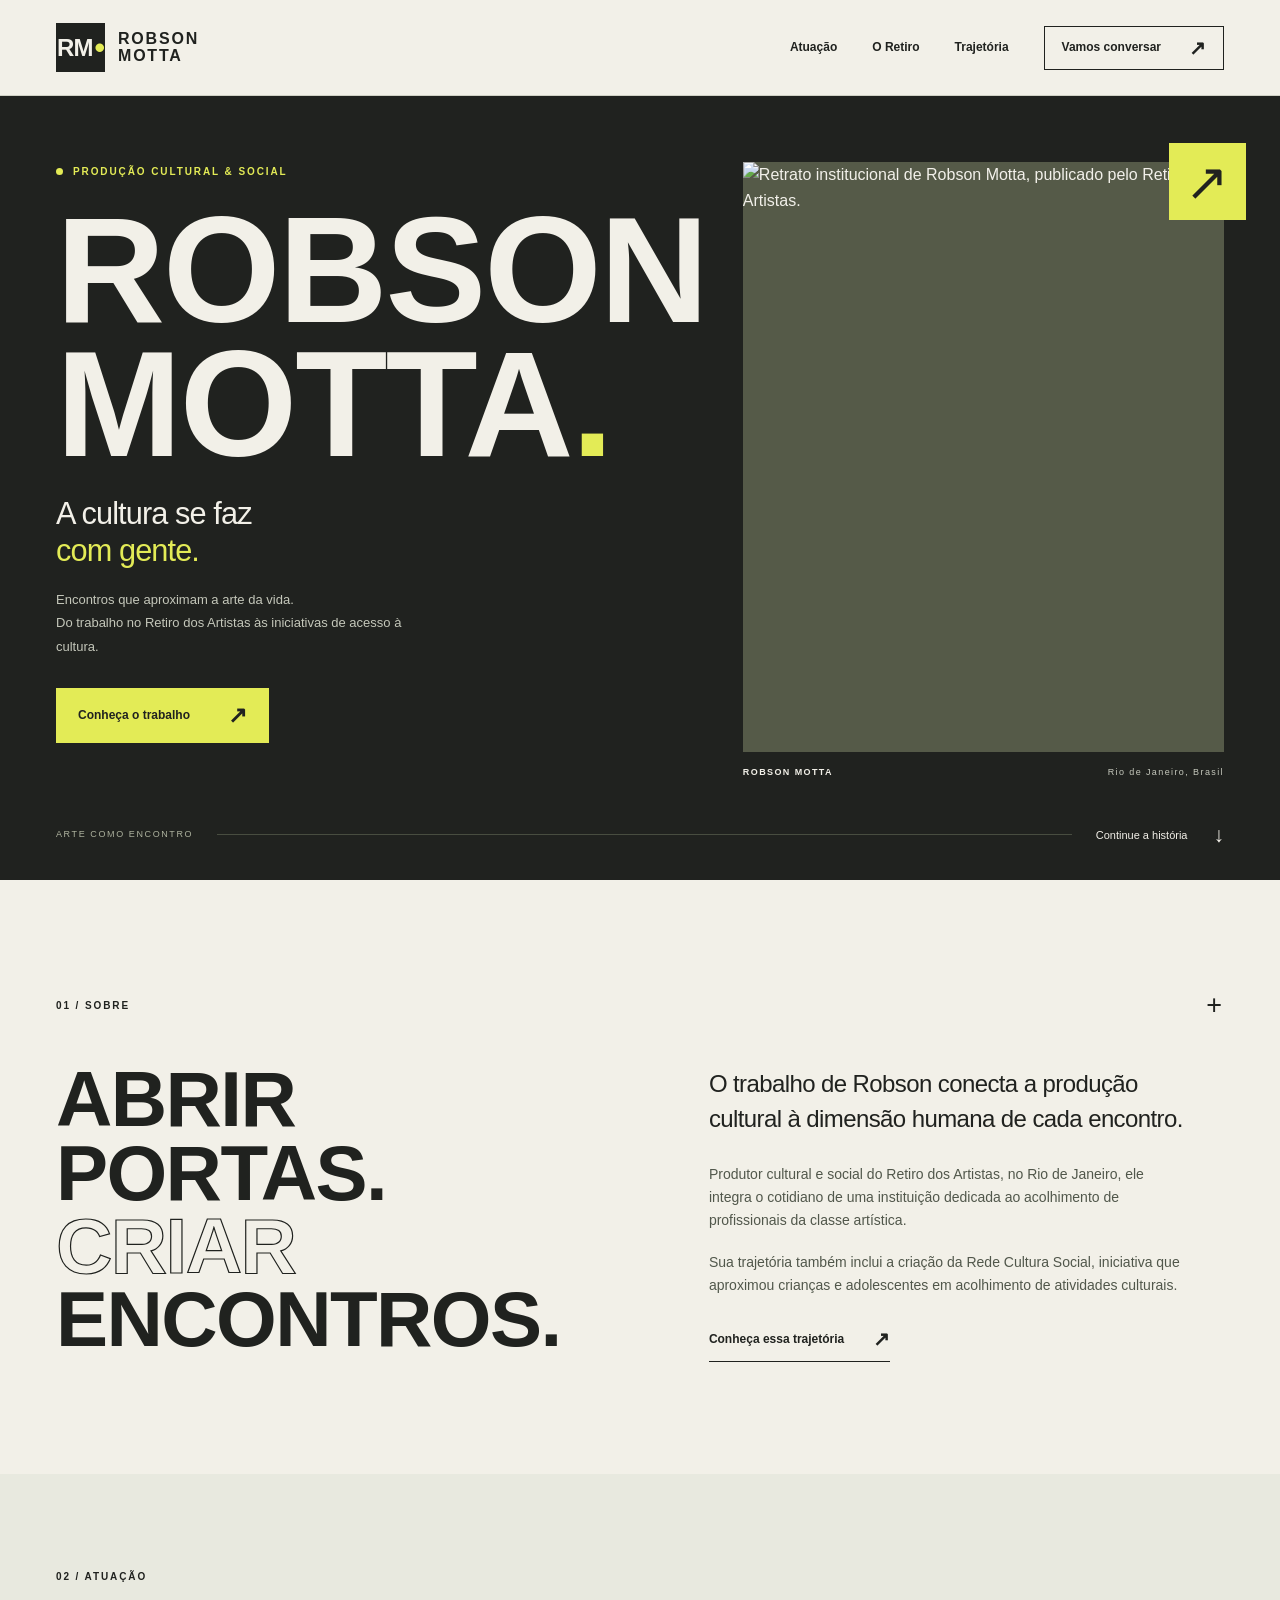
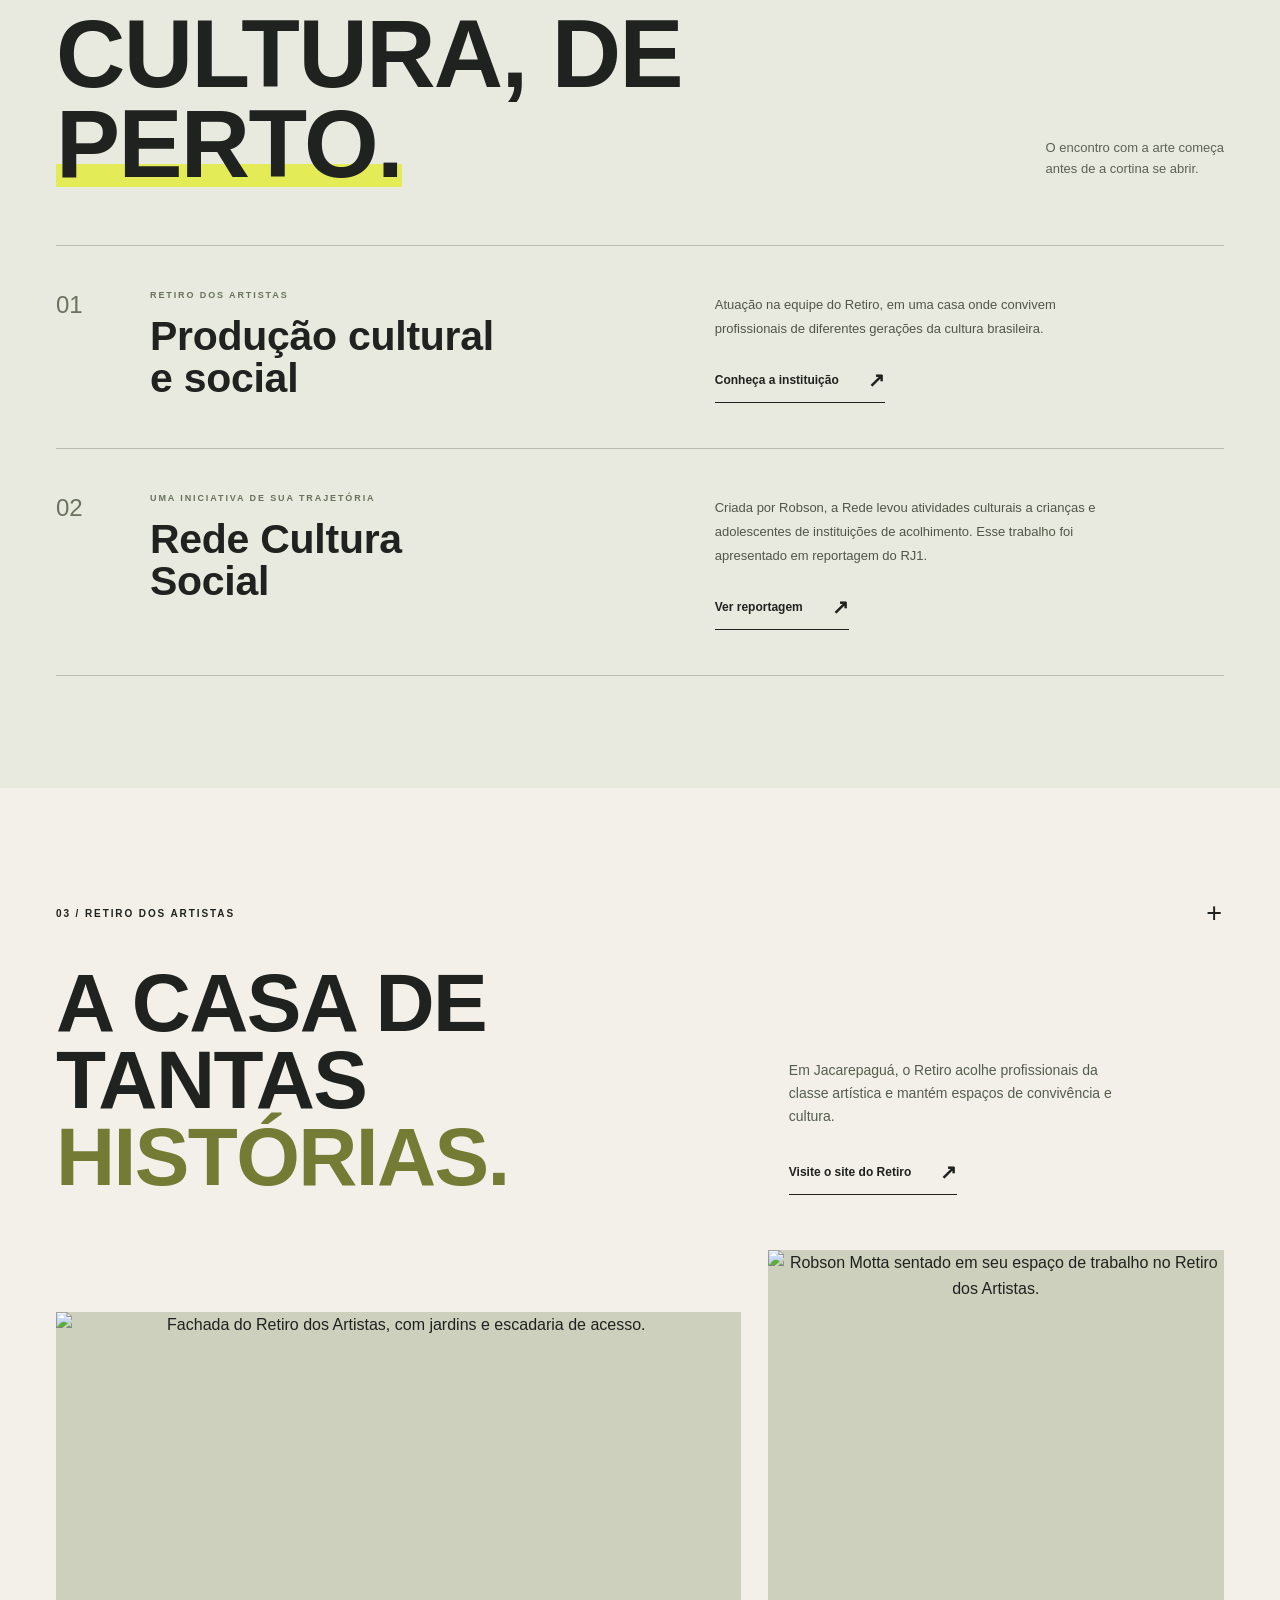
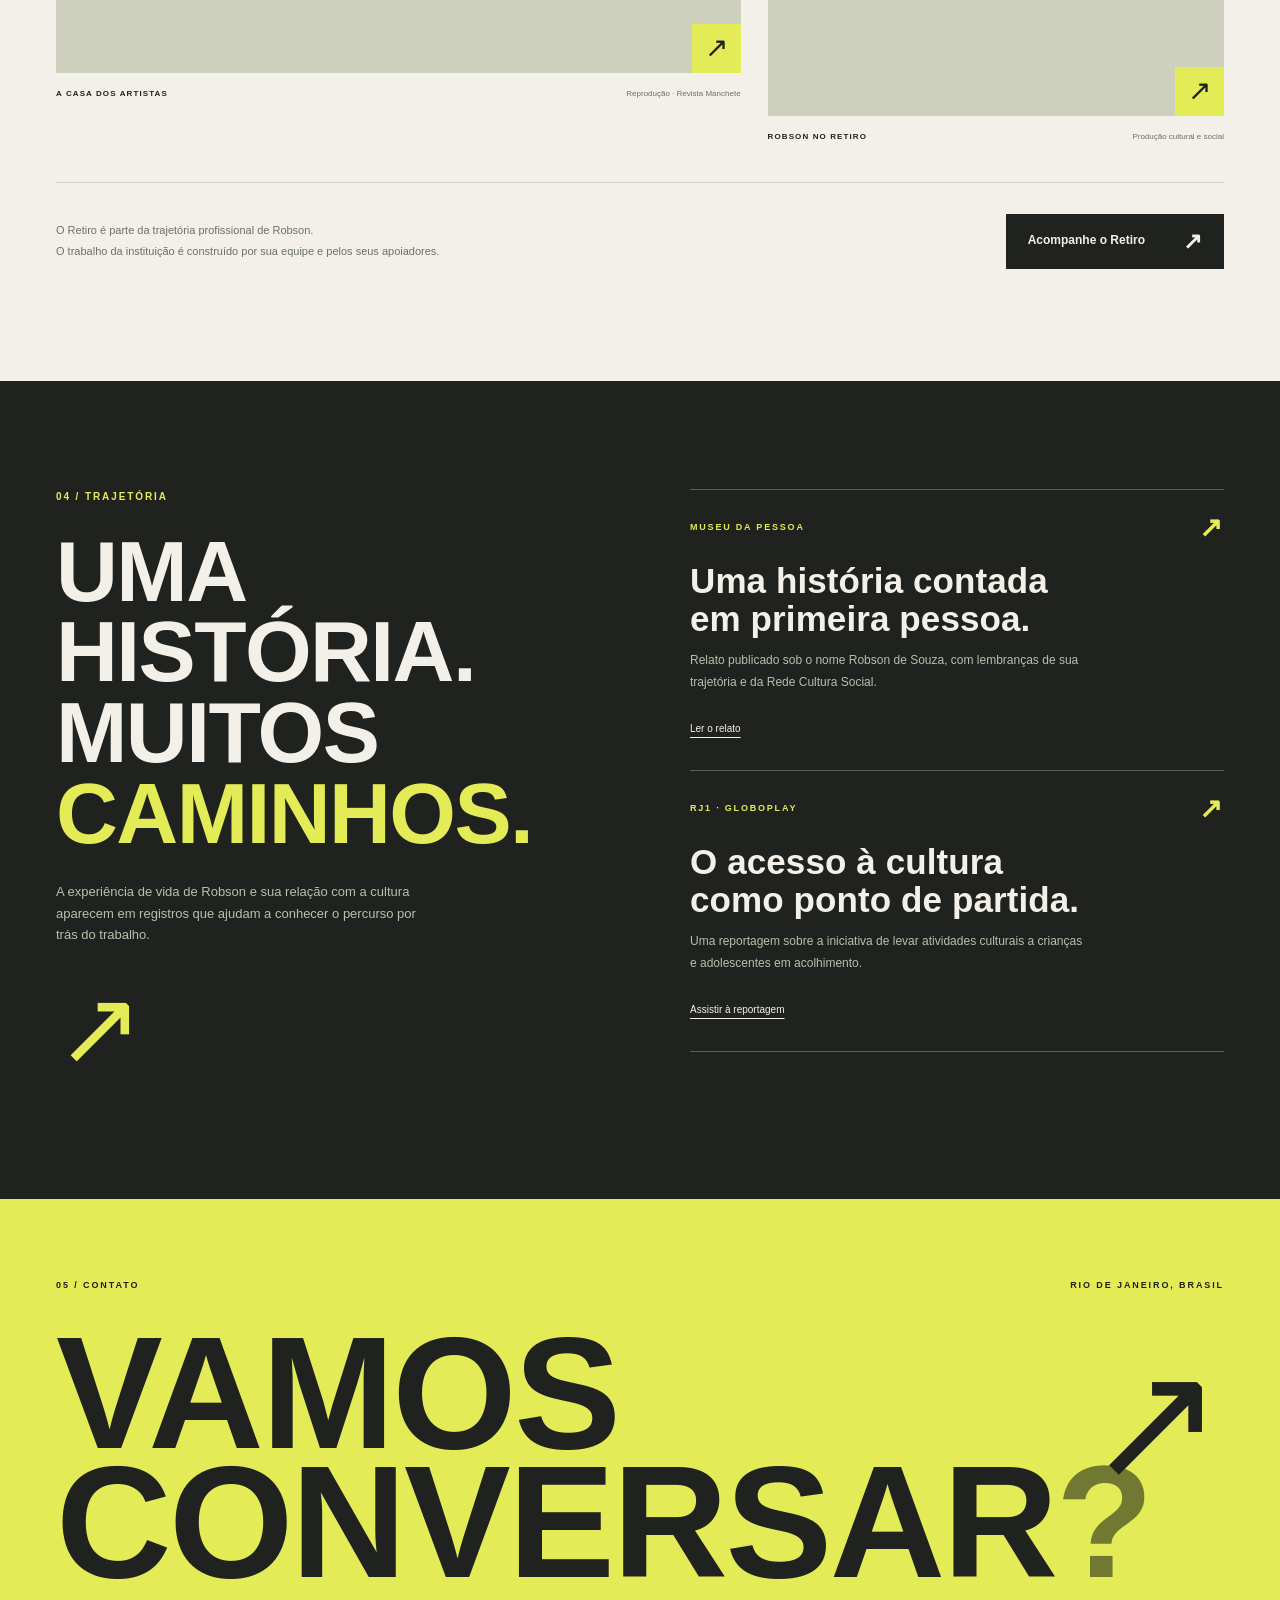
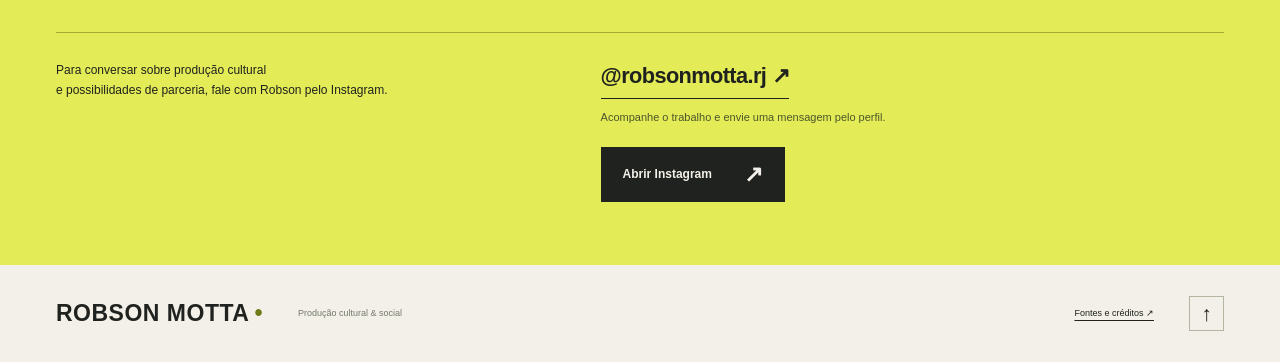
==== commit 9e74cf16: "Replace Stepan celebration photo with supplied Robson photo at the Retiro" ====
--- a/robson/site/index.html
+++ b/robson/site/index.html
@@ -67,8 +67,8 @@
         <div class="section-kicker"><span>03 / RETIRO DOS ARTISTAS</span><span class="cross" aria-hidden="true">+</span></div>
         <div class="retiro-heading"><h2 id="retiro-title">A CASA DE<br>TANTAS <span>HISTÓRIAS.</span></h2><div><p>Em Jacarepaguá, o Retiro acolhe profissionais da classe artística e mantém espaços de convivência e cultura.</p><a class="inline-link" href="https://retirodosartistas.org.br/" target="_blank" rel="noopener noreferrer">Visite o site do Retiro <span aria-hidden="true">↗</span></a></div></div>
         <div class="retiro-gallery">
-          <figure class="gallery-large"><button type="button" class="gallery-button" data-image="assets/retiro-celebracao-2026.jpg" data-caption="Comemoração dos 108 anos do Retiro dos Artistas, em agosto de 2026. Imagem publicada pela Revista Manchete em setembro de 2026." aria-label="Ampliar foto da comemoração dos 108 anos do Retiro dos Artistas"><img src="assets/retiro-celebracao-2026.jpg" alt="Registro da comemoração dos 108 anos do Retiro dos Artistas, em 2026." width="759" height="400" loading="lazy"><span class="image-expand" aria-hidden="true">↗</span></button><figcaption>108 ANOS DE ENCONTROS <span>Agosto de 2026 · Revista Manchete</span></figcaption></figure>
-          <figure class="gallery-small"><button type="button" class="gallery-button" data-image="assets/retiro-encontro-2026.jpg" data-caption="Encontro na celebração dos 108 anos do Retiro dos Artistas, em agosto de 2026. Imagem publicada pela Revista Manchete em setembro de 2026." aria-label="Ampliar outro registro da celebração do Retiro em 2026"><img src="assets/retiro-encontro-2026.jpg" alt="Outro registro da celebração dos 108 anos do Retiro dos Artistas, em 2026." width="225" height="300" loading="lazy"><span class="image-expand" aria-hidden="true">↗</span></button><figcaption>A CULTURA SE ENCONTRA <span>Agosto de 2026 · Revista Manchete</span></figcaption></figure>
+          <figure class="gallery-large"><button type="button" class="gallery-button" data-image="assets/retiro-celebracao-2026.jpg" data-caption="Fachada do Retiro dos Artistas. Fotografia publicada pela Revista Manchete em setembro de 2026." aria-label="Ampliar fotografia da fachada do Retiro dos Artistas"><img src="assets/retiro-celebracao-2026.jpg" alt="Fachada do Retiro dos Artistas, com jardins e escadaria de acesso." width="759" height="400" loading="lazy"><span class="image-expand" aria-hidden="true">↗</span></button><figcaption>A CASA DOS ARTISTAS <span>Reprodução · Revista Manchete</span></figcaption></figure>
+          <figure class="gallery-small"><button type="button" class="gallery-button" data-image="assets/robson-no-retiro.png" data-caption="Robson Motta no escritório do Retiro dos Artistas. Fotografia fornecida para este portfólio." aria-label="Ampliar fotografia de Robson Motta no Retiro dos Artistas"><img src="assets/robson-no-retiro.png" alt="Robson Motta sentado em seu espaço de trabalho no Retiro dos Artistas." width="1184" height="1209" loading="lazy"><span class="image-expand" aria-hidden="true">↗</span></button><figcaption>ROBSON NO RETIRO <span>Produção cultural e social</span></figcaption></figure>
         </div>
         <div class="retiro-foot"><p>O Retiro é parte da trajetória profissional de Robson.<br>O trabalho da instituição é construído por sua equipe e pelos seus apoiadores.</p><a class="button button-dark" href="https://www.instagram.com/retirodosartistas.org.br/" target="_blank" rel="noopener noreferrer">Acompanhe o Retiro <span aria-hidden="true">↗</span></a></div>
       </div>
@@ -89,6 +89,6 @@
   </main>
   <footer class="footer"><div class="wrap footer-inner"><a class="footer-name" href="#inicio">ROBSON MOTTA<span>•</span></a><p>Produção cultural & social</p><button id="open-credits" type="button">Fontes e créditos ↗</button><a class="back-top" href="#inicio" aria-label="Voltar ao início">↑</a></div></footer>
   <dialog id="gallery-dialog" aria-labelledby="gallery-caption"><button class="dialog-close" type="button" aria-label="Fechar fotografia">×</button><img id="gallery-image" alt=""><p id="gallery-caption"></p></dialog>
-  <dialog id="credits-dialog" aria-labelledby="credits-title"><button class="dialog-close" type="button" aria-label="Fechar fontes e créditos">×</button><p class="eyebrow">SOBRE ESTE PORTFÓLIO</p><h2 id="credits-title">Fontes e créditos</h2><p>Os registros abaixo apresentam a atuação pública de Robson e as iniciativas citadas nesta página.</p><ul><li><a href="https://retirodosartistas.org.br/index.php/transparencia/" target="_blank" rel="noopener noreferrer">Retiro dos Artistas — equipe ↗</a><span>Cargo profissional e retrato institucional.</span></li><li><a href="https://retirodosartistas.org.br/" target="_blank" rel="noopener noreferrer">Retiro dos Artistas — apresentação institucional ↗</a><span>Informações sobre a instituição.</span></li><li><a href="https://revistamanchete.com.br/blog/2026/09/19/o-retiro-dos-artistas-comemora-108-anos-em-grande-estilo/" target="_blank" rel="noopener noreferrer">Revista Manchete — 108 anos do Retiro ↗</a><span>Fotografias da celebração de agosto de 2026, publicadas em setembro de 2026.</span></li><li><a href="https://globoplay.globo.com/v/934995/" target="_blank" rel="noopener noreferrer">RJ1 — Rede Cultura Social ↗</a><span>Reportagem sobre a iniciativa criada por Robson.</span></li><li><a href="https://museudapessoa.org/historia-de-vida/robson-de-souza-ex--menino-de-rua/" target="_blank" rel="noopener noreferrer">Museu da Pessoa — história de Robson de Souza ↗</a><span>Registro de sua trajetória pessoal e da Rede Cultura Social.</span></li></ul><p class="credits-note">Retrato: Retiro dos Artistas. Galeria: fotografias da comemoração dos 108 anos, reproduzidas da Revista Manchete. Os links externos levam aos responsáveis pelos conteúdos.</p></dialog>
+  <dialog id="credits-dialog" aria-labelledby="credits-title"><button class="dialog-close" type="button" aria-label="Fechar fontes e créditos">×</button><p class="eyebrow">SOBRE ESTE PORTFÓLIO</p><h2 id="credits-title">Fontes e créditos</h2><p>Os registros abaixo apresentam a atuação pública de Robson e as iniciativas citadas nesta página.</p><ul><li><a href="https://retirodosartistas.org.br/index.php/transparencia/" target="_blank" rel="noopener noreferrer">Retiro dos Artistas — equipe ↗</a><span>Cargo profissional e retrato institucional.</span></li><li><a href="https://retirodosartistas.org.br/" target="_blank" rel="noopener noreferrer">Retiro dos Artistas — apresentação institucional ↗</a><span>Informações sobre a instituição.</span></li><li><a href="https://revistamanchete.com.br/blog/2026/09/19/o-retiro-dos-artistas-comemora-108-anos-em-grande-estilo/" target="_blank" rel="noopener noreferrer">Revista Manchete — 108 anos do Retiro ↗</a><span>Fotografia da fachada, publicada na reportagem de setembro de 2026.</span></li><li><a href="https://globoplay.globo.com/v/934995/" target="_blank" rel="noopener noreferrer">RJ1 — Rede Cultura Social ↗</a><span>Reportagem sobre a iniciativa criada por Robson.</span></li><li><a href="https://museudapessoa.org/historia-de-vida/robson-de-souza-ex--menino-de-rua/" target="_blank" rel="noopener noreferrer">Museu da Pessoa — história de Robson de Souza ↗</a><span>Registro de sua trajetória pessoal e da Rede Cultura Social.</span></li></ul><p class="credits-note">Retrato da abertura: Retiro dos Artistas. Fachada: reprodução da Revista Manchete. Robson no escritório do Retiro: fotografia fornecida para este portfólio. Os links externos levam aos responsáveis pelos conteúdos.</p></dialog>
 </body>
 </html>
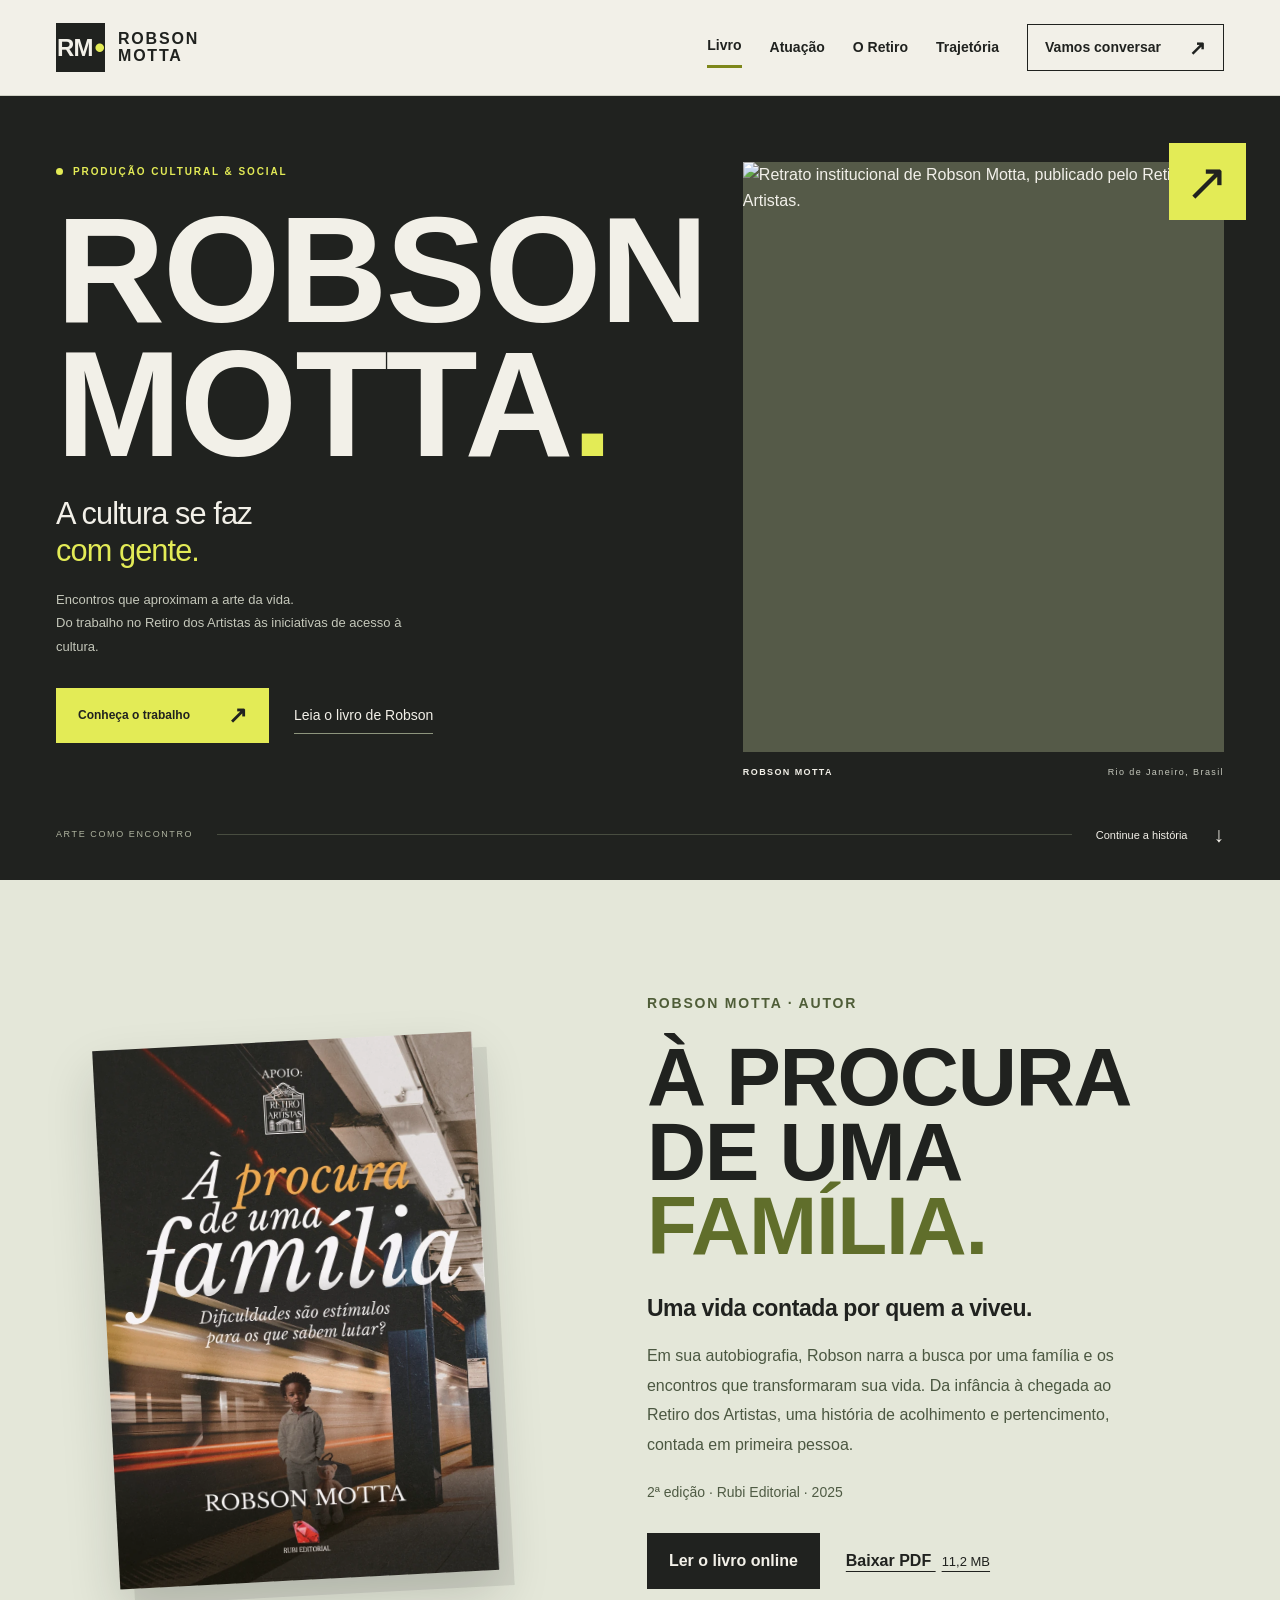
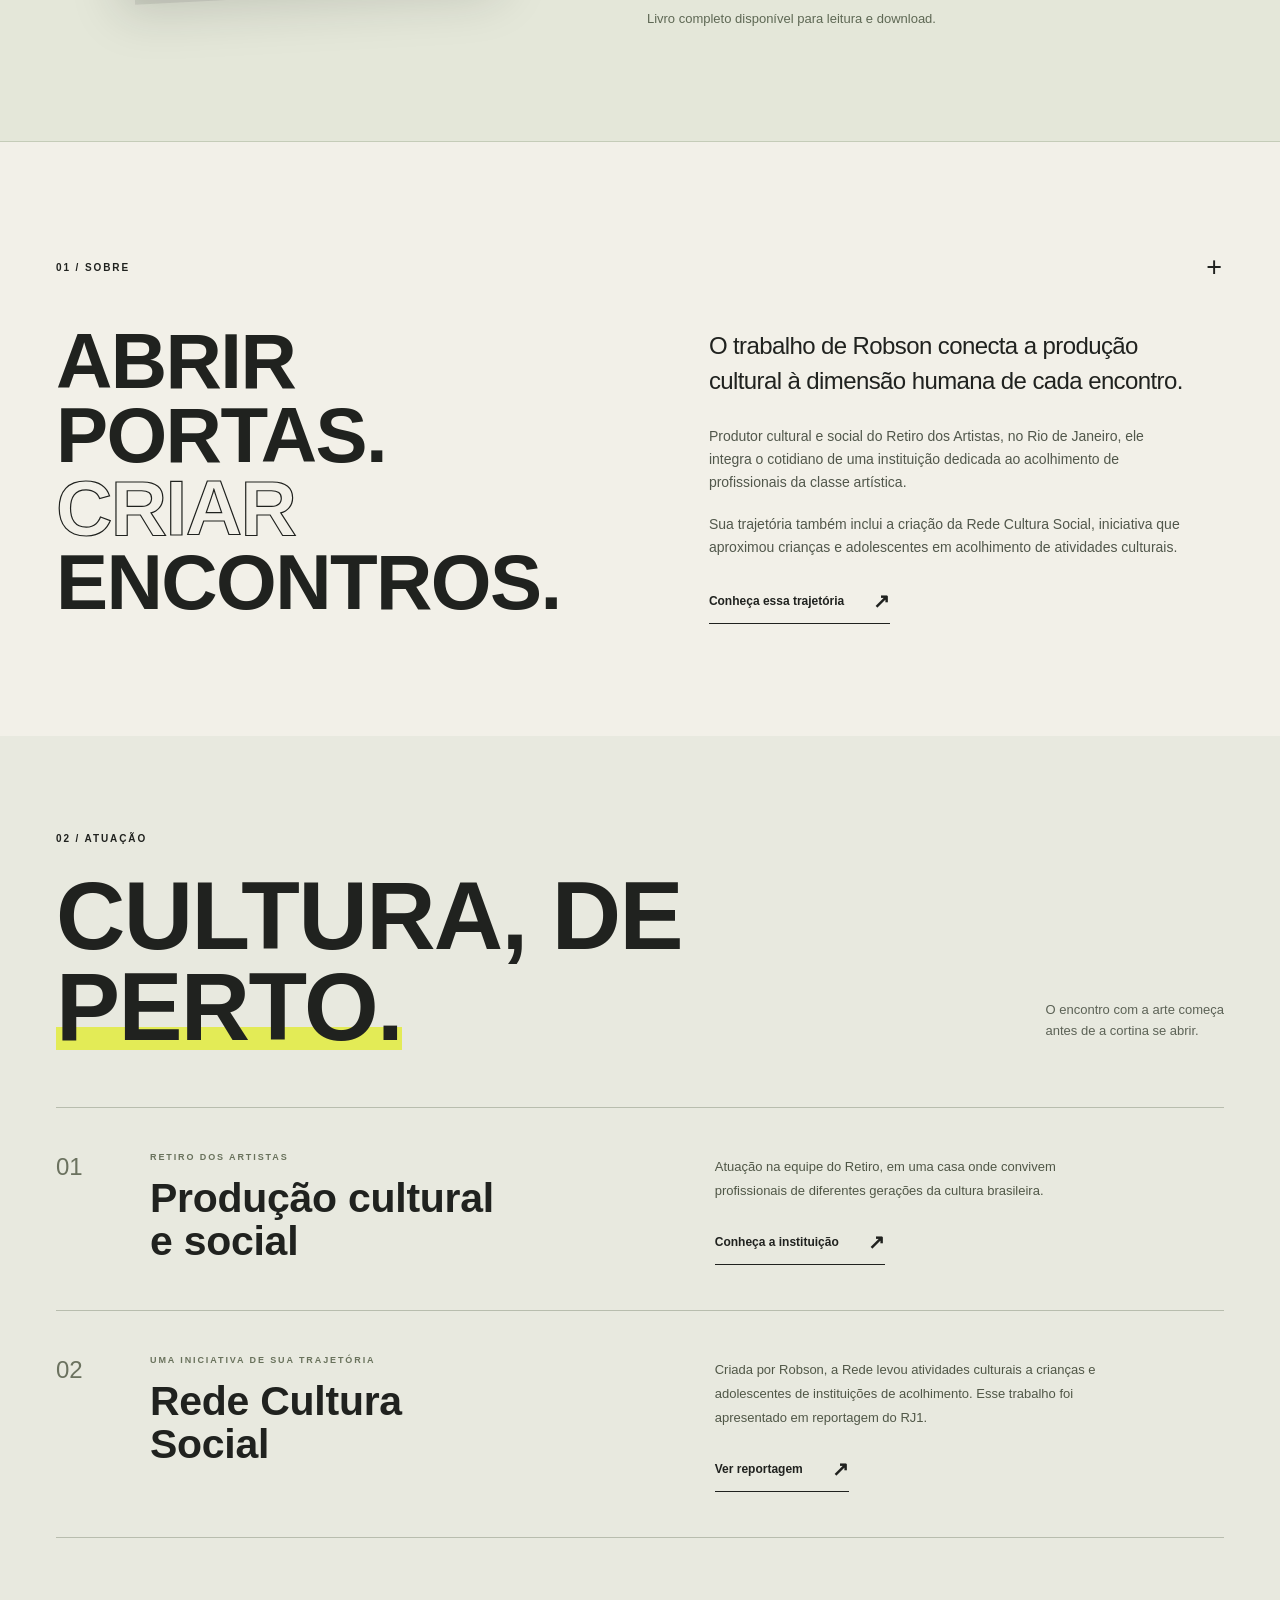
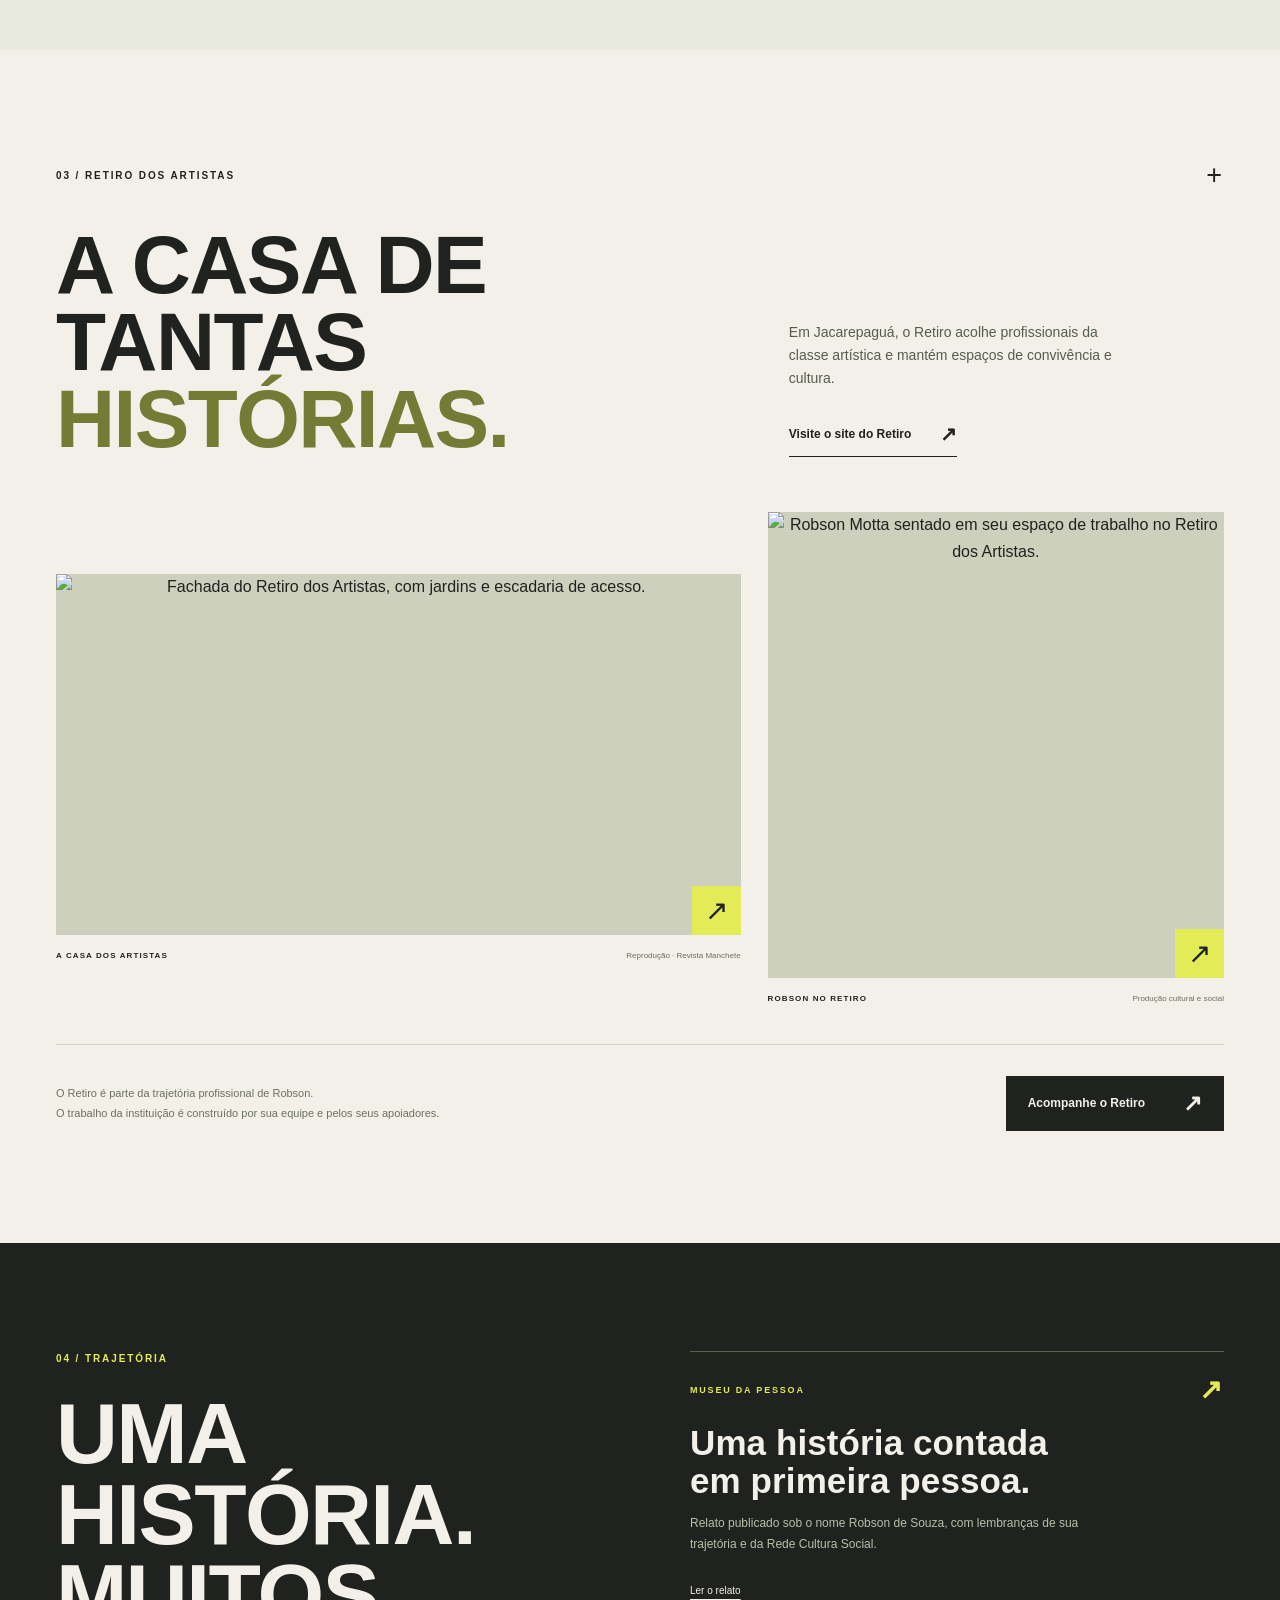
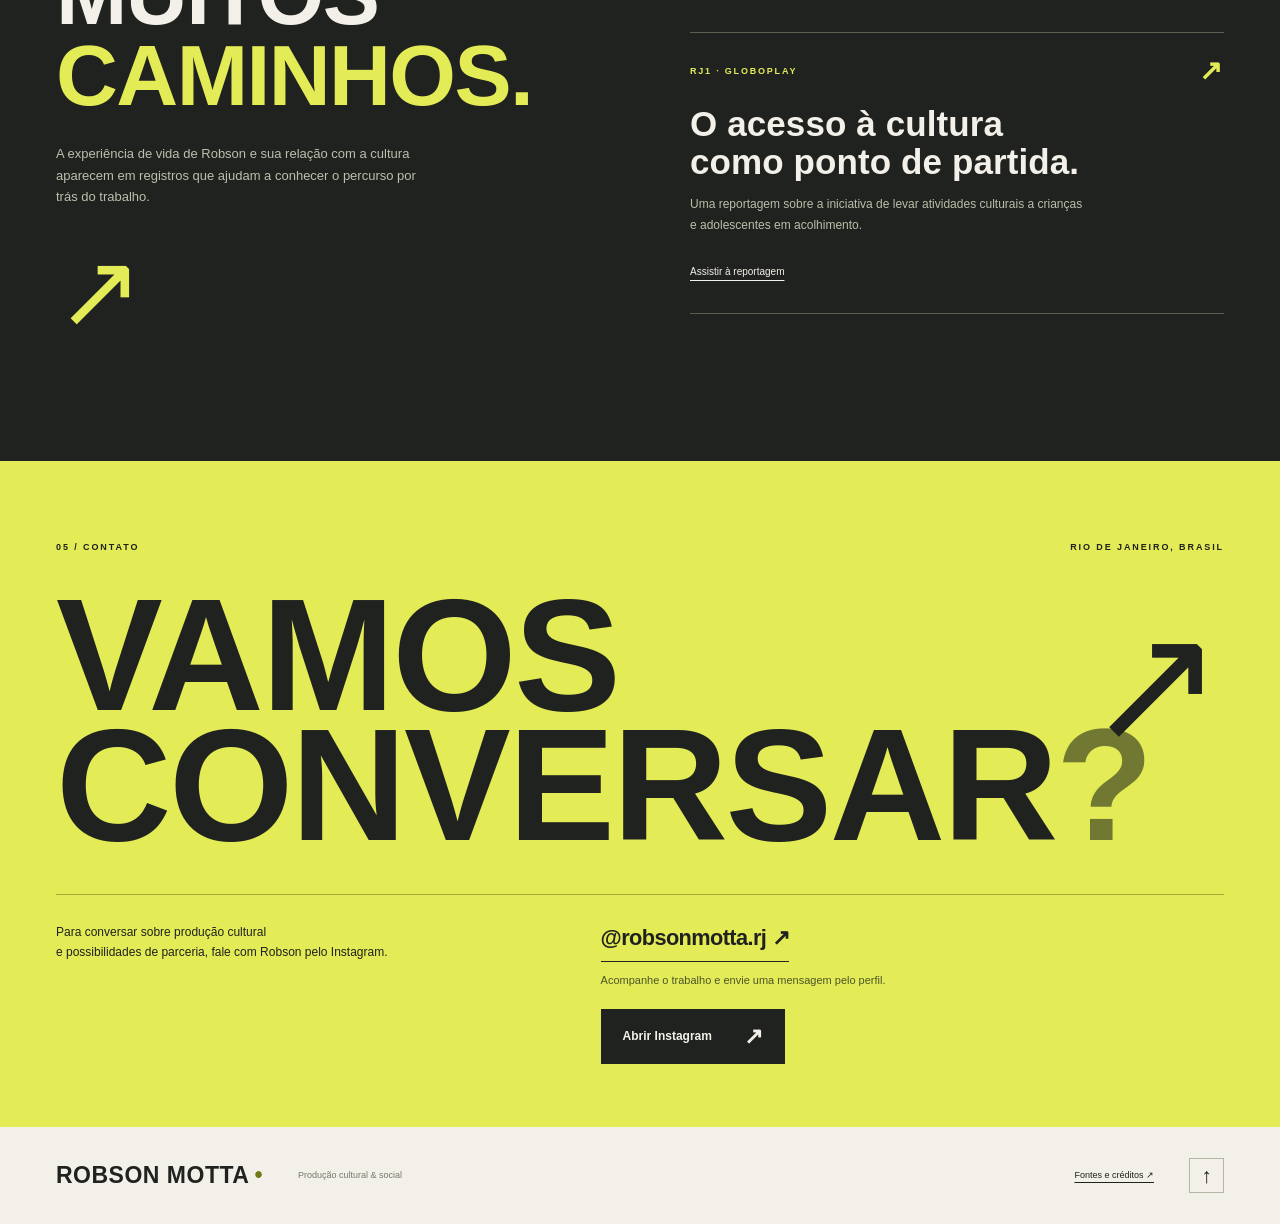
==== commit 9ffe77e4: "Feature Robson's book with an online reader and original PDF download" ====
--- a/robson/site/index.html
+++ b/robson/site/index.html
@@ -4,7 +4,7 @@
   <meta charset="utf-8">
   <meta name="viewport" content="width=device-width, initial-scale=1">
   <meta name="theme-color" content="#20221f">
-  <meta name="description" content="Robson Motta: produção cultural e social, encontros e acesso à cultura. Conheça sua atuação no Retiro dos Artistas e a trajetória da Rede Cultura Social.">
+  <meta name="description" content="Robson Motta: autor de À procura de uma família e produtor cultural e social. Leia o livro e conheça sua atuação no Retiro dos Artistas.">
   <meta property="og:title" content="Robson Motta — A cultura se faz com gente">
   <meta property="og:description" content="Produção cultural e social. Uma trajetória de encontros e acesso à cultura, no Rio de Janeiro.">
   <meta property="og:type" content="website">
@@ -24,7 +24,7 @@
       <a class="brand" href="#inicio" aria-label="Robson Motta, início"><span class="brand-mark" aria-hidden="true">RM<span>•</span></span><span class="brand-name">ROBSON<br>MOTTA</span></a>
       <button class="menu-button" type="button" aria-expanded="false" aria-controls="navigation"><span>Menu</span><span class="menu-icon" aria-hidden="true"></span></button>
       <nav id="navigation" class="navigation" aria-label="Navegação principal">
-        <a href="#atuacao">Atuação</a><a href="#retiro">O Retiro</a><a href="#historia">Trajetória</a><a class="nav-contact" href="#contato">Vamos conversar <span aria-hidden="true">↗</span></a>
+        <a class="nav-book" href="livro.html">Livro</a><a href="#atuacao">Atuação</a><a href="#retiro">O Retiro</a><a href="#historia">Trajetória</a><a class="nav-contact" href="#contato">Vamos conversar <span aria-hidden="true">↗</span></a>
       </nav>
     </div>
   </header>
@@ -36,7 +36,7 @@
           <h1 id="hero-title"><span>ROBSON</span><span class="name-second">MOTTA<span class="name-dot">.</span></span></h1>
           <p class="hero-line">A cultura se faz<br><em>com gente.</em></p>
           <p class="hero-description">Encontros que aproximam a arte da vida.<br>Do trabalho no Retiro dos Artistas às iniciativas de acesso à cultura.</p>
-          <a class="button button-acid" href="#atuacao">Conheça o trabalho <span aria-hidden="true">↗</span></a>
+          <div class="hero-actions"><a class="button button-acid" href="#atuacao">Conheça o trabalho <span aria-hidden="true">↗</span></a><a class="hero-book-link" href="livro.html">Leia o livro de Robson</a></div>
         </div>
         <figure class="hero-photo">
           <div class="portrait"><img src="assets/robson-retrato.jpg" alt="Retrato institucional de Robson Motta, publicado pelo Retiro dos Artistas." width="683" height="1024" fetchpriority="high"></div>
@@ -45,6 +45,20 @@
         </figure>
       </div>
       <div class="hero-baseline wrap"><span>ARTE COMO ENCONTRO</span><span class="baseline-rule" aria-hidden="true"></span><a href="#sobre">Continue a história <span aria-hidden="true">↓</span></a></div>
+    </section>
+    <section class="book-feature section" id="livro" aria-labelledby="featured-book-title">
+      <div class="wrap book-feature-grid">
+        <a class="book-cover-link" href="livro.html" aria-label="Ler À procura de uma família, de Robson Motta"><img src="assets/livro-capa.webp" alt="Capa do livro À procura de uma família, de Robson Motta: uma criança com um urso de pelúcia em uma estação de trem." width="840" height="1191" loading="lazy"></a>
+        <div class="book-feature-copy">
+          <p class="book-feature-label">ROBSON MOTTA · AUTOR</p>
+          <h2 id="featured-book-title">À PROCURA<br>DE UMA<br><span>FAMÍLIA.</span></h2>
+          <p class="book-feature-lead">Uma vida contada por quem a viveu.</p>
+          <p>Em sua autobiografia, Robson narra a busca por uma família e os encontros que transformaram sua vida. Da infância à chegada ao Retiro dos Artistas, uma história de acolhimento e pertencimento, contada em primeira pessoa.</p>
+          <p class="book-feature-edition">2ª edição · Rubi Editorial · 2025</p>
+          <div class="book-feature-actions"><a class="button button-dark" href="livro.html">Ler o livro online</a><a class="book-pdf-link" href="livros/a-procura-de-uma-familia.pdf" download="A-procura-de-uma-familia-Robson-Motta.pdf">Baixar PDF <span>11,2 MB</span></a></div>
+          <p class="book-feature-note">Livro completo disponível para leitura e download.</p>
+        </div>
+      </div>
     </section>
     <section class="intro wrap section" id="sobre" aria-labelledby="intro-title">
       <div class="section-kicker"><span>01 / SOBRE</span><span class="cross" aria-hidden="true">+</span></div>
@@ -89,6 +103,6 @@
   </main>
   <footer class="footer"><div class="wrap footer-inner"><a class="footer-name" href="#inicio">ROBSON MOTTA<span>•</span></a><p>Produção cultural & social</p><button id="open-credits" type="button">Fontes e créditos ↗</button><a class="back-top" href="#inicio" aria-label="Voltar ao início">↑</a></div></footer>
   <dialog id="gallery-dialog" aria-labelledby="gallery-caption"><button class="dialog-close" type="button" aria-label="Fechar fotografia">×</button><img id="gallery-image" alt=""><p id="gallery-caption"></p></dialog>
-  <dialog id="credits-dialog" aria-labelledby="credits-title"><button class="dialog-close" type="button" aria-label="Fechar fontes e créditos">×</button><p class="eyebrow">SOBRE ESTE PORTFÓLIO</p><h2 id="credits-title">Fontes e créditos</h2><p>Os registros abaixo apresentam a atuação pública de Robson e as iniciativas citadas nesta página.</p><ul><li><a href="https://retirodosartistas.org.br/index.php/transparencia/" target="_blank" rel="noopener noreferrer">Retiro dos Artistas — equipe ↗</a><span>Cargo profissional e retrato institucional.</span></li><li><a href="https://retirodosartistas.org.br/" target="_blank" rel="noopener noreferrer">Retiro dos Artistas — apresentação institucional ↗</a><span>Informações sobre a instituição.</span></li><li><a href="https://revistamanchete.com.br/blog/2026/09/19/o-retiro-dos-artistas-comemora-108-anos-em-grande-estilo/" target="_blank" rel="noopener noreferrer">Revista Manchete — 108 anos do Retiro ↗</a><span>Fotografia da fachada, publicada na reportagem de setembro de 2026.</span></li><li><a href="https://globoplay.globo.com/v/934995/" target="_blank" rel="noopener noreferrer">RJ1 — Rede Cultura Social ↗</a><span>Reportagem sobre a iniciativa criada por Robson.</span></li><li><a href="https://museudapessoa.org/historia-de-vida/robson-de-souza-ex--menino-de-rua/" target="_blank" rel="noopener noreferrer">Museu da Pessoa — história de Robson de Souza ↗</a><span>Registro de sua trajetória pessoal e da Rede Cultura Social.</span></li></ul><p class="credits-note">Retrato da abertura: Retiro dos Artistas. Fachada: reprodução da Revista Manchete. Robson no escritório do Retiro: fotografia fornecida para este portfólio. Os links externos levam aos responsáveis pelos conteúdos.</p></dialog>
+  <dialog id="credits-dialog" aria-labelledby="credits-title"><button class="dialog-close" type="button" aria-label="Fechar fontes e créditos">×</button><p class="eyebrow">SOBRE ESTE PORTFÓLIO</p><h2 id="credits-title">Fontes e créditos</h2><p>Os registros abaixo apresentam a atuação pública de Robson e as iniciativas citadas nesta página.</p><ul><li><a href="livro.html">À procura de uma família — Robson Motta</a><span>2ª edição, Rubi Editorial, 2025. Capa: Camila Dias. Edição em PDF fornecida para leitura e download neste portfólio.</span></li><li><a href="https://retirodosartistas.org.br/index.php/transparencia/" target="_blank" rel="noopener noreferrer">Retiro dos Artistas — equipe ↗</a><span>Cargo profissional e retrato institucional.</span></li><li><a href="https://retirodosartistas.org.br/" target="_blank" rel="noopener noreferrer">Retiro dos Artistas — apresentação institucional ↗</a><span>Informações sobre a instituição.</span></li><li><a href="https://revistamanchete.com.br/blog/2026/09/19/o-retiro-dos-artistas-comemora-108-anos-em-grande-estilo/" target="_blank" rel="noopener noreferrer">Revista Manchete — 108 anos do Retiro ↗</a><span>Fotografia da fachada, publicada na reportagem de setembro de 2026.</span></li><li><a href="https://globoplay.globo.com/v/934995/" target="_blank" rel="noopener noreferrer">RJ1 — Rede Cultura Social ↗</a><span>Reportagem sobre a iniciativa criada por Robson.</span></li><li><a href="https://museudapessoa.org/historia-de-vida/robson-de-souza-ex--menino-de-rua/" target="_blank" rel="noopener noreferrer">Museu da Pessoa — história de Robson de Souza ↗</a><span>Registro de sua trajetória pessoal e da Rede Cultura Social.</span></li></ul><p class="credits-note">Retrato da abertura: Retiro dos Artistas. Fachada: reprodução da Revista Manchete. Robson no escritório do Retiro: fotografia fornecida para este portfólio. Os links externos levam aos responsáveis pelos conteúdos.</p></dialog>
 </body>
 </html>
--- a/robson/site/style.css
+++ b/robson/site/style.css
@@ -6,3 +6,8 @@
 
 /* Contato por Instagram e fotografias recentes sem cortes. */
 .social-note{font-size:11px;line-height:1.6;margin:10px 0 20px;color:#4c552c}.instagram-link{display:inline-block;border-bottom:1px solid currentColor;padding-bottom:7px}.social-block .button{gap:32px}.retiro-gallery .gallery-button{aspect-ratio:auto}.retiro-gallery .gallery-button img{height:auto;object-fit:contain;filter:none}.retiro-gallery .gallery-button:hover img{transform:none}.contact-heading h2{min-width:0}@media(max-width:420px){.contact-arrow{display:none}.contact-heading h2{font-size:19vw}.social-note{font-size:10px}}
+
+/* O livro integra a apresentação de Robson como autor. */
+.navigation{font-size:14px;gap:28px}.nav-book{border-bottom:3px solid #7e871a;padding-block:7px}.hero-actions{display:flex;align-items:center;flex-wrap:wrap;gap:20px 25px}.hero-book-link{font-size:14px;border-bottom:1px solid #8d957d;padding-block:6px;color:var(--paper)}.hero-book-link:hover{color:var(--acid)}.book-feature{background:#e4e7d9;border-bottom:1px solid #c5ccb8;overflow:hidden}.book-feature-grid{display:grid;grid-template-columns:1fr 1.2fr;align-items:center;gap:110px}.book-cover-link{display:block;width:min(100%,380px);justify-self:center;transform:rotate(-3deg);box-shadow:14px 16px 0 #20221f18,0 24px 50px #20221f2b;transition:transform .3s}.book-cover-link:hover{transform:rotate(0)}.book-cover-link img{width:100%;height:auto}.book-feature-label{font-size:14px;letter-spacing:1.8px;font-weight:700;color:#4f5d38;margin-bottom:25px}.book-feature-copy h2{font-size:clamp(62px,6.4vw,94px);font-weight:600;letter-spacing:-1.3px;line-height:.91;margin-bottom:28px}.book-feature-copy h2>span{color:#606e2b}.book-feature-copy>p:not([class]){font-size:16px;max-width:500px;line-height:1.85;color:#4b5741}.book-feature-copy .book-feature-lead{font-size:23px;line-height:1.4;letter-spacing:-.4px;font-weight:600;margin-bottom:17px}.book-feature-edition{font-size:14px;margin-top:22px;color:#4f5b44}.book-feature-actions{display:flex;align-items:center;gap:26px;flex-wrap:wrap;margin-top:28px}.book-feature-actions .button{font-size:16px;gap:0;min-height:56px}.book-pdf-link{font-size:16px;font-weight:600;text-decoration:underline;text-underline-offset:5px;white-space:nowrap}.book-pdf-link span{font-size:13px;font-weight:400;margin-left:6px}.book-feature-note{font-size:13px;color:#5e6854;margin-top:19px}
+@media(max-width:1100px){.book-feature-grid{gap:65px}.book-feature-copy h2{font-size:76px}.book-cover-link{max-width:330px}.navigation{gap:20px;font-size:14px}}
+@media(max-width:760px){.navigation .nav-book{font-size:14px;border-bottom:1px solid var(--line)}.hero-actions{gap:18px}.hero-book-link{font-size:14px}.book-feature{padding-block:58px 65px}.book-feature-grid{grid-template-columns:1fr;gap:47px}.book-cover-link{width:65%;max-width:275px;transform:rotate(-3deg);justify-self:center}.book-feature-copy{max-width:510px;margin:auto;width:100%}.book-feature-label{font-size:14px;margin-bottom:22px}.book-feature-copy h2{font-size:clamp(64px,15vw,87px)}.book-feature-copy .book-feature-lead{font-size:22px}.book-feature-copy>p:not([class]){font-size:16px}.book-feature-actions{gap:24px;margin-top:25px}.book-feature-actions .button{font-size:15px}.book-feature-note{font-size:13px;max-width:280px}}
